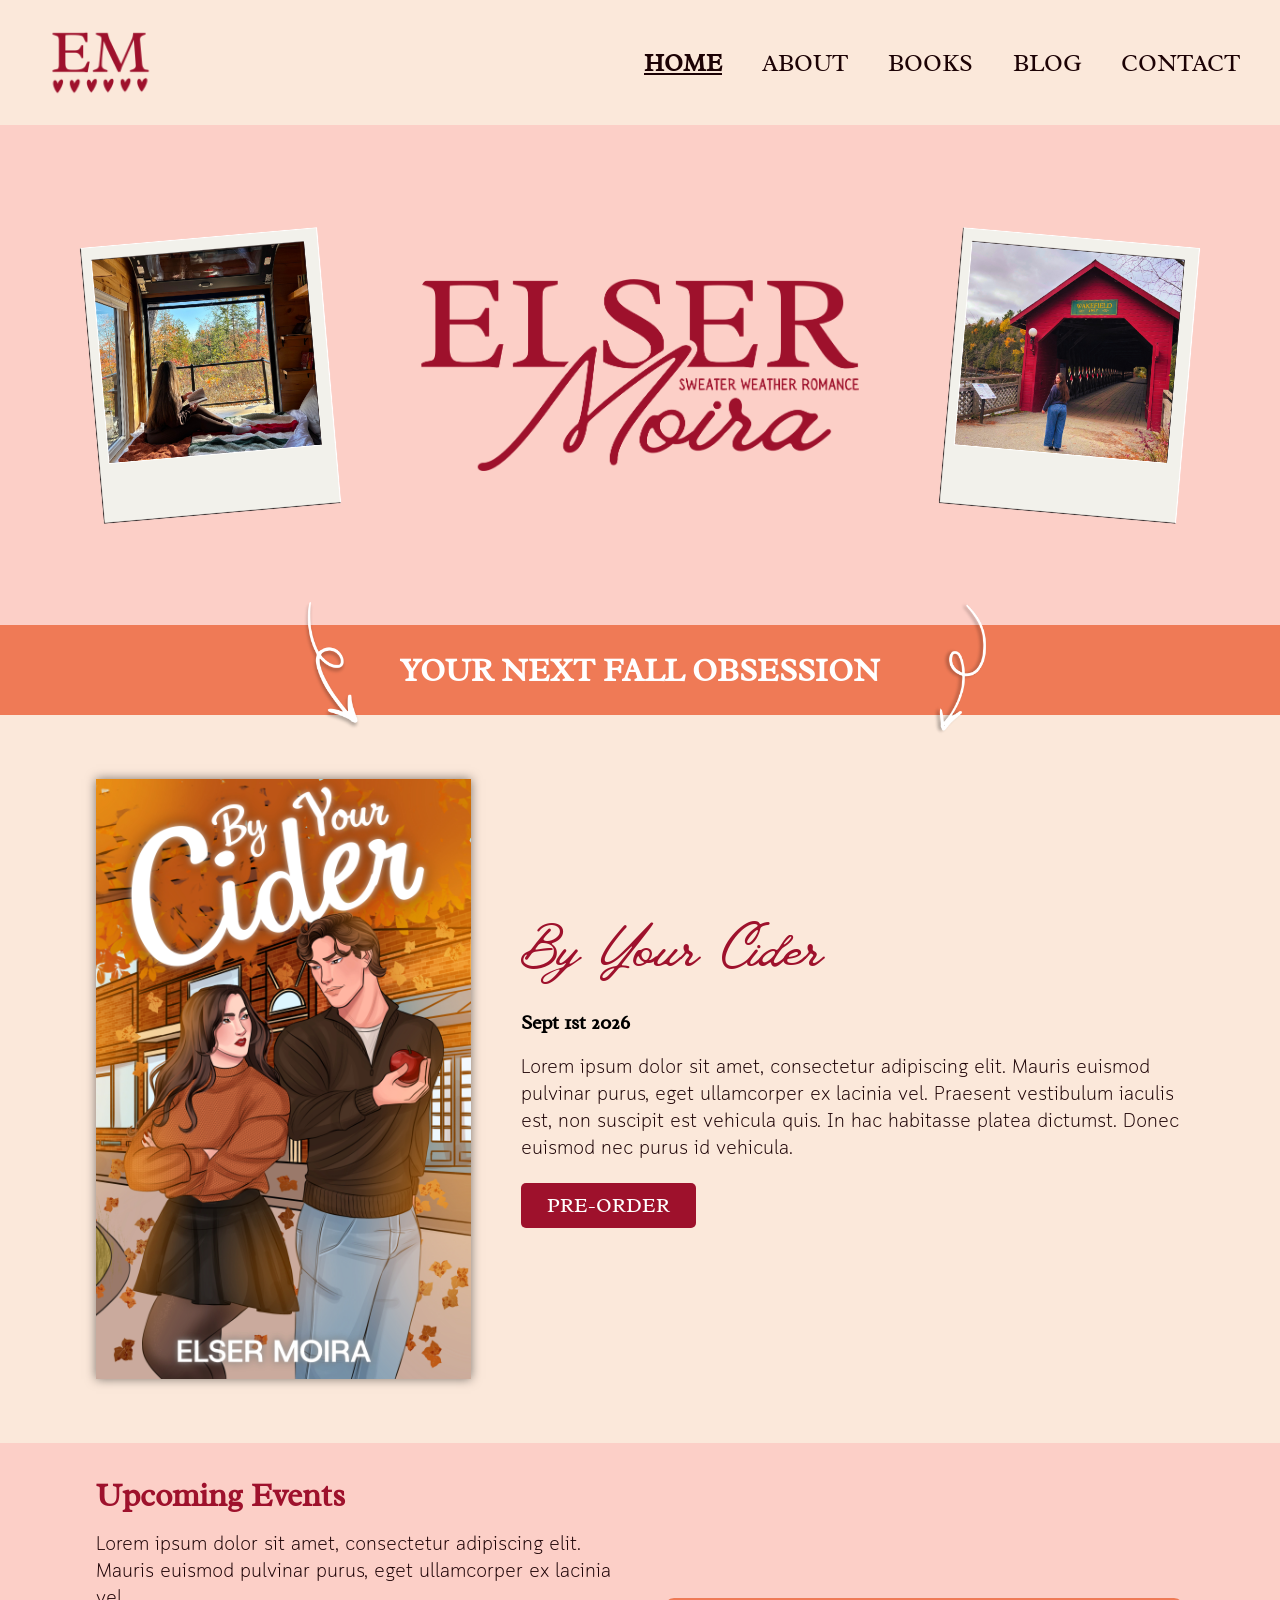
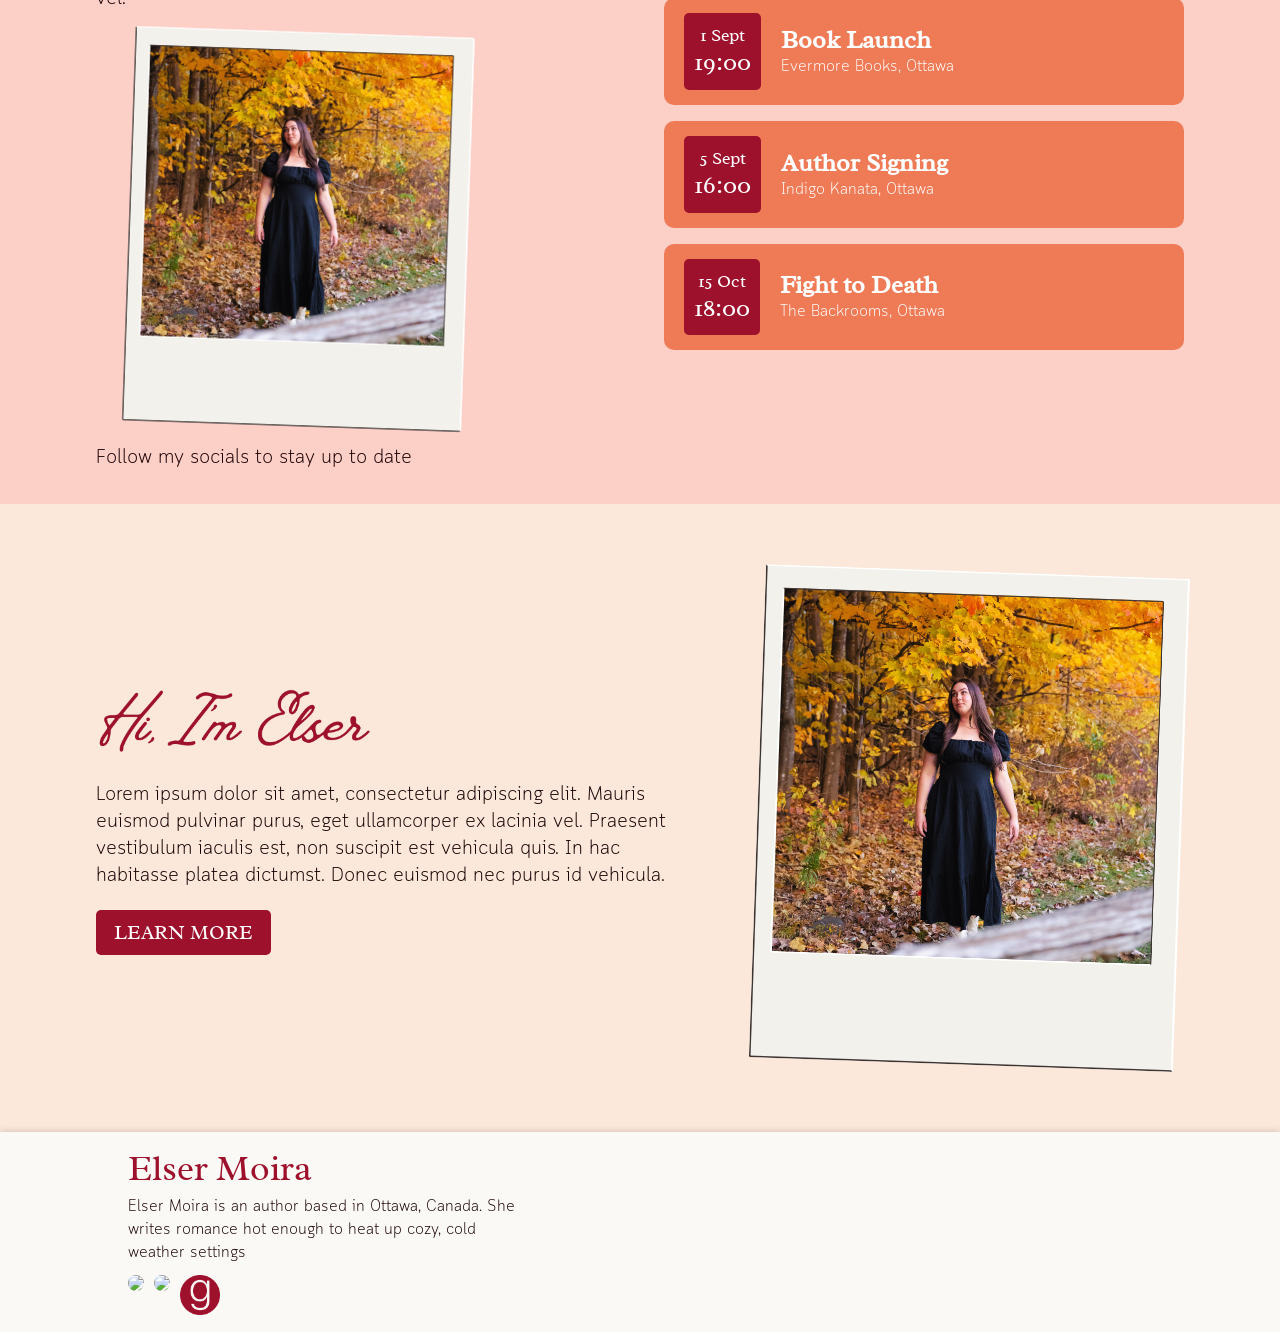
==== index.html @ 33512159 "footer section revmoed" ====
<!doctype html>
<html lang="en">
    <head>
        <meta charset="UTF-8" />
        <meta name="viewport" content="width=device-width, initial-scale=1.0" />
        <link rel="icon" type="image/x-icon" href="images/favicon.ico" />

        <link rel="stylesheet" href="styles/global.css" />
        <link rel="stylesheet" href="styles/home.css" />

        <script src="https://cdn.jsdelivr.net/npm/jquery@3.6.3/dist/jquery.min.js"></script>

        <title>Elser Moira | Sweater Weather Romance</title>
    </head>

    <body>
        <nav class="shadow">
            <img class="logo" src="images/icon.png" alt="E.M Icon">
            <div class="links">
                <a href="index.html" class="active">HOME</a>
                <a href="about.html">ABOUT</a>
                <a href="books.html">BOOKS</a>
                <a href="blog.html">BLOG</a>
                <a href="contact.html">CONTACT</a>
            </div>
            <img class="menu_btn" src="images/menu.png" />
        </nav>
        <div class="mobile_nav">
            <a href="index.html" class="active">HOME</a>
            <a href="about.html">ABOUT</a>
            <a href="books.html">BOOKS</a>
            <a href="blog.html">BLOG</a>
            <a href="contact.html">CONTACT</a>
        </div>

        <section class="hero_section">
            <img src="images/polaroid_2.png" alt="Elser reading in bed">
            <img src="images/author_logo.png" alt="Author Logo - Elser Moira, Sweater Weather Romance">
            <img src="images/polaroid_3.png" alt="Elser in front of a covered bridge">
        </section>

        <div class="banner">
            <img src="images/arrow_left.png" alt="Arrow Left">
            <h2>YOUR NEXT FALL OBSESSION</h2>
            <img src="images/arrow_right.png" alt="Arrow Right">
        </div>

        <section class="book_section">
            <img src="images/byc_cover.jpg" alt="By Your Cider Book Cover">
            <div class="content">
                <h1>By Your Cider</h1>
                <h5>Sept 1st 2026</h5>
                <p>Lorem ipsum dolor sit amet, consectetur adipiscing elit. Mauris euismod pulvinar purus, eget ullamcorper ex lacinia vel. Praesent vestibulum iaculis est, non suscipit est vehicula quis. In hac habitasse platea dictumst. Donec euismod nec purus id vehicula.</p>
                <a href="#" target="_blank">
                    <button>PRE-ORDER</button>
                </a>
            </div>
        </section>

        <section class="events_section">
            <div class="left">
                <h2>Upcoming Events</h2>
                <p>Lorem ipsum dolor sit amet, consectetur adipiscing elit. Mauris euismod pulvinar purus, eget ullamcorper ex lacinia vel.</p>
                <img src="images/polaroid_1.png" alt="Elser in front of autumn leaves">
                <p>Follow my socials to stay up to date</p>
            </div>

            <div class="right">
                <div class="events_list">
                    <div class="event">
                        <div class="date">
                            <h5>1 Sept</h5>
                            <h5>19:00</h5>
                        </div>
                        <div class="content">
                            <h5>Book Launch</h5>
                            <p>Evermore Books, Ottawa</p>
                        </div>
                    </div>

                    <div class="event">
                        <div class="date">
                            <h5>5 Sept</h5>
                            <h5>16:00</h5>
                        </div>
                        <div class="content">
                            <h5>Author Signing</h5>
                            <p>Indigo Kanata, Ottawa</p>
                        </div>
                    </div>

                    <div class="event">
                        <div class="date">
                            <h5>15 Oct</h5>
                            <h5>18:00</h5>
                        </div>
                        <div class="content">
                            <h5>Fight to Death</h5>
                            <p>The Backrooms, Ottawa</p>
                        </div>
                    </div>
                </div>
            </div>
        </section>

        <section class="about_section">
            <div class="content">
                <img class="greeting_img" src="images/greeting.png" alt="Hi, I'm Elser!">
                <p>Lorem ipsum dolor sit amet, consectetur adipiscing elit. Mauris euismod pulvinar purus, eget ullamcorper ex lacinia vel. Praesent vestibulum iaculis est, non suscipit est vehicula quis. In hac habitasse platea dictumst. Donec euismod nec purus id vehicula.</p>
                
                <a href="about.html">
                    <button>LEARN MORE</button>
                </a>
            </div>
            <img class="polaroid" src="images/polaroid_1.png" alt="Elser in front of autumn leaves">
        </section>

        <footer class="shadow">
            <div class="about">
                <h4>Elser Moira</h4>
                <p>
                    Elser Moira is an author based in Ottawa, Canada. She writes romance hot enough to heat up cozy, cold weather settings
                </p>
                <div class="socials">
                    <a
                        href="https://www.instagram.com/authorelsermoira/"
                        target="_blank"
                    >
                        <img src="images/icons/instagram.png" />
                    </a>
                    <a
                        href="https://www.tiktok.com/@authorelsermoira"
                        target="_blank"
                    >
                        <img src="images/icons/tiktok.png" />
                    </a>
                    <a
                        href="https://www.goodreads.com/user/show/121291074-elser-moira"
                        target="_blank"
                    >
                        <img src="images/icons/goodreads.png" />
                    </a>
                </div>
            </div>

            <div class="right">
                
            </div>
        </footer>

        <script src="scripts/nav.js"></script>
    </body>
</html>
---- styles/global.css ----
@import url("https://fonts.googleapis.com/css2?family=Radley:ital@0;1&display=swap");

@font-face {
    font-family: "Vintage Goods";
    src: url("../fonts/VintageGoods.ttf") format("truetype");
    font-weight: 400;
    font-style: normal;
}

@font-face {
    font-family: "Cloud Soft";
    src: url("../fonts/CloudSoft.otf") format("opentype");
    font-weight: 400;
    font-style: normal;
}

/* Global Styles */
:root {
    --bg_colour: #fbe8da;
    --primary_colour: #fccfc7;
    --secondary_colour: #ef7a56;
    --accent_colour: #9e112c;
    --text_colour: #1c0205;
    --off_white: #faf9f6;
}

h1 {
    font-family: "Vintage Goods", cursive;
    font-size: 64px;
    font-weight: 400;
    color: var(--accent_colour);
    margin: 0;
}

h2 {
    font-family: "Radley", serif;
    font-size: 32px;
    font-weight: 800;
    margin: 0;
}

h3 {
    font-family: "Radley", sans-serif;
    font-size: 24px;
    font-weight: 500;
    color: var(--accent_colour);
    margin: 0;
}

h4 {
    font-family: "Radley", cursive;
    font-size: 36px;
    font-weight: 400;
    color: var(--accent_colour);
    margin: 0;
}

h5 {
    font-family: "Radley", serif;
    font-size: 20px;
    font-weight: 700;
    margin: 0;
}

p {
    font-family: "Cloud Soft", sans-serif;
    font-size: 20px;
    color: var(--text_colour);
    margin: 0;
}

a {
    text-decoration: none;
}

html,
body {
    margin: 0;
    overflow-x: hidden;
}

body {
    background-color: var(--bg_colour);
}

section {
    display: flex;
    align-items: center;
    justify-content: center;
    min-height: 500px;
    padding: 4rem 6rem;
    gap: 50px;
}

section .content {
    display: flex;
    flex-direction: column;
    gap: 20px;
}

footer {
    display: flex;
    justify-content: space-between;
    align-items: center;
    min-height: 200px;
    padding: 0 10%;
    background-color: var(--off_white);
}

footer p {
    font-size: 16px;
}

footer .about {
    display: flex;
    flex-direction: column;
    gap: 5px;
    width: 400px;
}

footer .socials {
    display: flex;
    gap: 10px;
    margin-top: 5px;
}

footer .socials img {
    height: 40px;
}

footer .socials img:hover {
    transform: scale(1.2);
    transition: all 0.2s ease-in-out;
}

footer .right {
    display: flex;
    align-items: center;
}

footer .newsletter {
    display: flex;
    flex-direction: column;
    align-items: center;
    gap: 10px;
}

footer #substack_btn {
    background-color: #ed7035;
}

footer .wholesale {
    display: flex;
    flex-direction: column;
    align-items: center;
    gap: 10px;
}

footer .divider {
    border-left: 1px solid var(--text_colour);
    border-right: 1px solid var(--text_colour);
    height: 120px;
    opacity: 0.1;
    margin: 0 20px;
}

@media only screen and (max-width: 865px) {
    h1 {
        font-size: 48px;
    }

    section {
        flex-direction: column;
        gap: 20px;
        text-align: center;
        align-items: center;
        padding: 30px;
        min-height: 250px;
    }

    section a {
        align-self: center;
    }

    section img {
        width: 100%;
    }

    footer {
        flex-direction: column;
        padding: 30px;
        justify-content: center;
        text-align: center;
        gap: 30px;
    }

    footer h5 {
        font-size: 16px;
    }

    footer button {
        width: 120px;
        font-size: 14px;
    }

    footer .right {
        flex-direction: row-reverse;
        gap: 40px;
    }

    footer .divider {
        display: none;
    }

    footer .about {
        width: 100%;
    }

    footer .socials {
        justify-content: center;
    }
}

/* Components */

button {
    height: 45px;
    width: 175px;
    display: flex;
    align-items: center;
    justify-content: center;
    background-color: var(--accent_colour);
    border: none;
    border-radius: 5px;
    color: white;
    font-family: "Radley", serif;
    font-size: 20px;
    font-weight: 500;
    text-decoration: none;
}

button:hover {
    cursor: pointer;
}

button img {
    width: 80%;
    border-radius: 0;
}

.shadow {
    box-shadow: 0 0 7px 0 rgba(0, 0, 0, 0.2);
}

img {
    object-fit: cover;
    border-radius: 10px;
}

.greeting_img {
    height: 80px;
    align-self: flex-start;
}

.banner {
    display: flex;
    align-items: center;
    justify-content: center;
    background-color: var(--secondary_colour);
    color: white;
    padding: 20px;
    text-align: center;
    gap: 50px;
}

.banner img {
    height: 50px;
    transform: scale(3);
    animation-duration: 2.5s;
    animation-iteration-count: infinite;
    animation-timing-function: ease-in-out;
    animation-direction: alternate;
}

.banner img:first-of-type {
    animation-name: banner-wobble-left;
}

.banner img:last-of-type {
    animation-name: banner-wobble-right;
    animation-duration: 2s;
    animation-delay: -1s;
}

@keyframes banner-wobble-left {
    0%,
    100% {
        transform: scale(3) rotate(0deg);
    }
    50% {
        transform: scale(3) rotate(-10deg);
    }
}

@keyframes banner-wobble-right {
    0%,
    100% {
        transform: scale(3) rotate(0deg);
    }
    50% {
        transform: scale(3) rotate(10deg);
    }
}

@media only screen and (max-width: 865px) {
    .banner {
        gap: 20px;
    }

    .banner h2 {
        font-size: 18px;
    }
}

/* Navigation */

nav {
    display: flex;
    justify-content: space-between;
    align-items: center;
    height: 125px;
    padding: 0 40px;
}

nav .logo {
    height: 120px;
}

nav .menu_btn {
    display: none;
    cursor: pointer;
}

nav .links {
    display: flex;
    align-items: center;
    gap: 40px;
}

nav .links a {
    font-family: "Radley", serif;
    font-weight: 500;
    font-size: 24px;
    color: var(--text_colour);
}

nav .links a.active {
    font-weight: 900;
    text-decoration: underline;
}

nav .links a:hover {
    color: var(--secondary_colour);
    transition: all 0.1s ease-in-out;
    transform: scale(1.1);
}

.mobile_nav {
    display: flex;
    flex-direction: column;
    align-items: center;
    padding: 20px;
    gap: 10px;
}

.mobile_nav a {
    font-family: "Radley", serif;
    font-weight: 500;
    font-size: 20px;
    color: var(--text_colour);
}

.mobile_nav a.active {
    font-weight: 900;
}

@media only screen and (max-width: 865px) {
    nav {
        height: 75px;
        padding: 0 10px;
    }

    nav .links {
        display: none;
    }

    nav .menu_btn {
        display: block;
    }

    nav .logo {
        height: 75px;
    }
}
---- styles/home.css ----
.hero_section {
    display: grid;
    grid-template-columns: 1fr 1.5fr 1fr;

    padding: 0 4rem;
    gap: 4rem;
    background-color: var(--primary_colour);
}

.hero_section img {
    width: 100%;
    height: auto;
    display: block;
}

.hero_section img:nth-child(1) {
    transform: rotate(-5deg);
}

.hero_section img:nth-child(3) {
    transform: rotate(5deg);
}

@media only screen and (max-width: 865px) {
    .hero_section {
        flex-direction: column;
        gap: 2rem;
        padding: 0 4rem;
        grid-template-columns: 1fr;
    }

    .hero_section img {
        display: none;
    }

    .hero_section img:nth-child(2) {
        display: block;
        flex: 1;
        object-fit: contain;
    }
}

.book_section img {
    height: 600px;
    border-radius: 0;
    box-shadow: 0 0 10px 0 rgba(0, 0, 0, 0.5);
}

@media only screen and (max-width: 865px) {
    .book_section {
        gap: 3rem;
    }
}

.events_section {
    padding: 2rem 6rem;
    background-color: var(--primary_colour);
    gap: 3rem;
}

.events_section > div {
    flex: 1;
}

.events_section .left {
    display: flex;
    flex-direction: column;
    gap: 1rem;
    align-items: flex-start;
}

.events_section .left h2 {
    color: var(--accent_colour);
}

.events_section .left img {
    height: 400px;
    transform: rotate(2deg);
    margin-left: 30px;
}

.events_section .events_list {
    display: flex;
    flex-direction: column;
    gap: 1rem;
}

.events_section .event {
    background-color: var(--secondary_colour);
    border-radius: 10px;
    padding: 15px 20px;
    display: flex;
    gap: 20px;
    align-items: center;

    color: white;
}

.events_section .event:hover {
    cursor: pointer;
    transform: scale(1.05);
    transition: all 0.2s ease-in-out;
}

.events_section .event .content {
    gap: 0;
    text-align: left;
}

.events_section .event .content h5 {
    font-size: 25px;
    font-weight: 600;
}

.events_section .event .content p {
    font-size: 16px;
    color: white;
}

.events_section .event .date {
    display: flex;
    flex-direction: column;
    align-items: center;
    justify-content: center;
    background-color: var(--accent_colour);
    color: white;
    padding: 10px;
    aspect-ratio: 1/1;
    border-radius: 5px;
}

.events_section .event .date h5 {
    font-weight: 500;
}

.events_section .event .date h5:first-of-type {
    font-size: 18px;
}

.events_section .event .date h5:last-of-type {
    font-size: 25px;
}

@media only screen and (max-width: 865px) {
    .events_section {
        padding: 2rem;
    }

    .events_section .left {
        align-items: center;
    }

    .events_section .left img {
        margin-left: 0;
    }
}

.about_section h1 {
    font-size: 72px;
    line-height: 0.8;
}

.about_section .polaroid {
    height: 500px;
    transform: rotate(2deg);
}

@media only screen and (max-width: 865px) {
    .about_section {
        padding: 4rem 2rem;
        gap: 30px;
    }

    .about_section .polaroid {
        height: auto;
        width: 100%;
    }
}
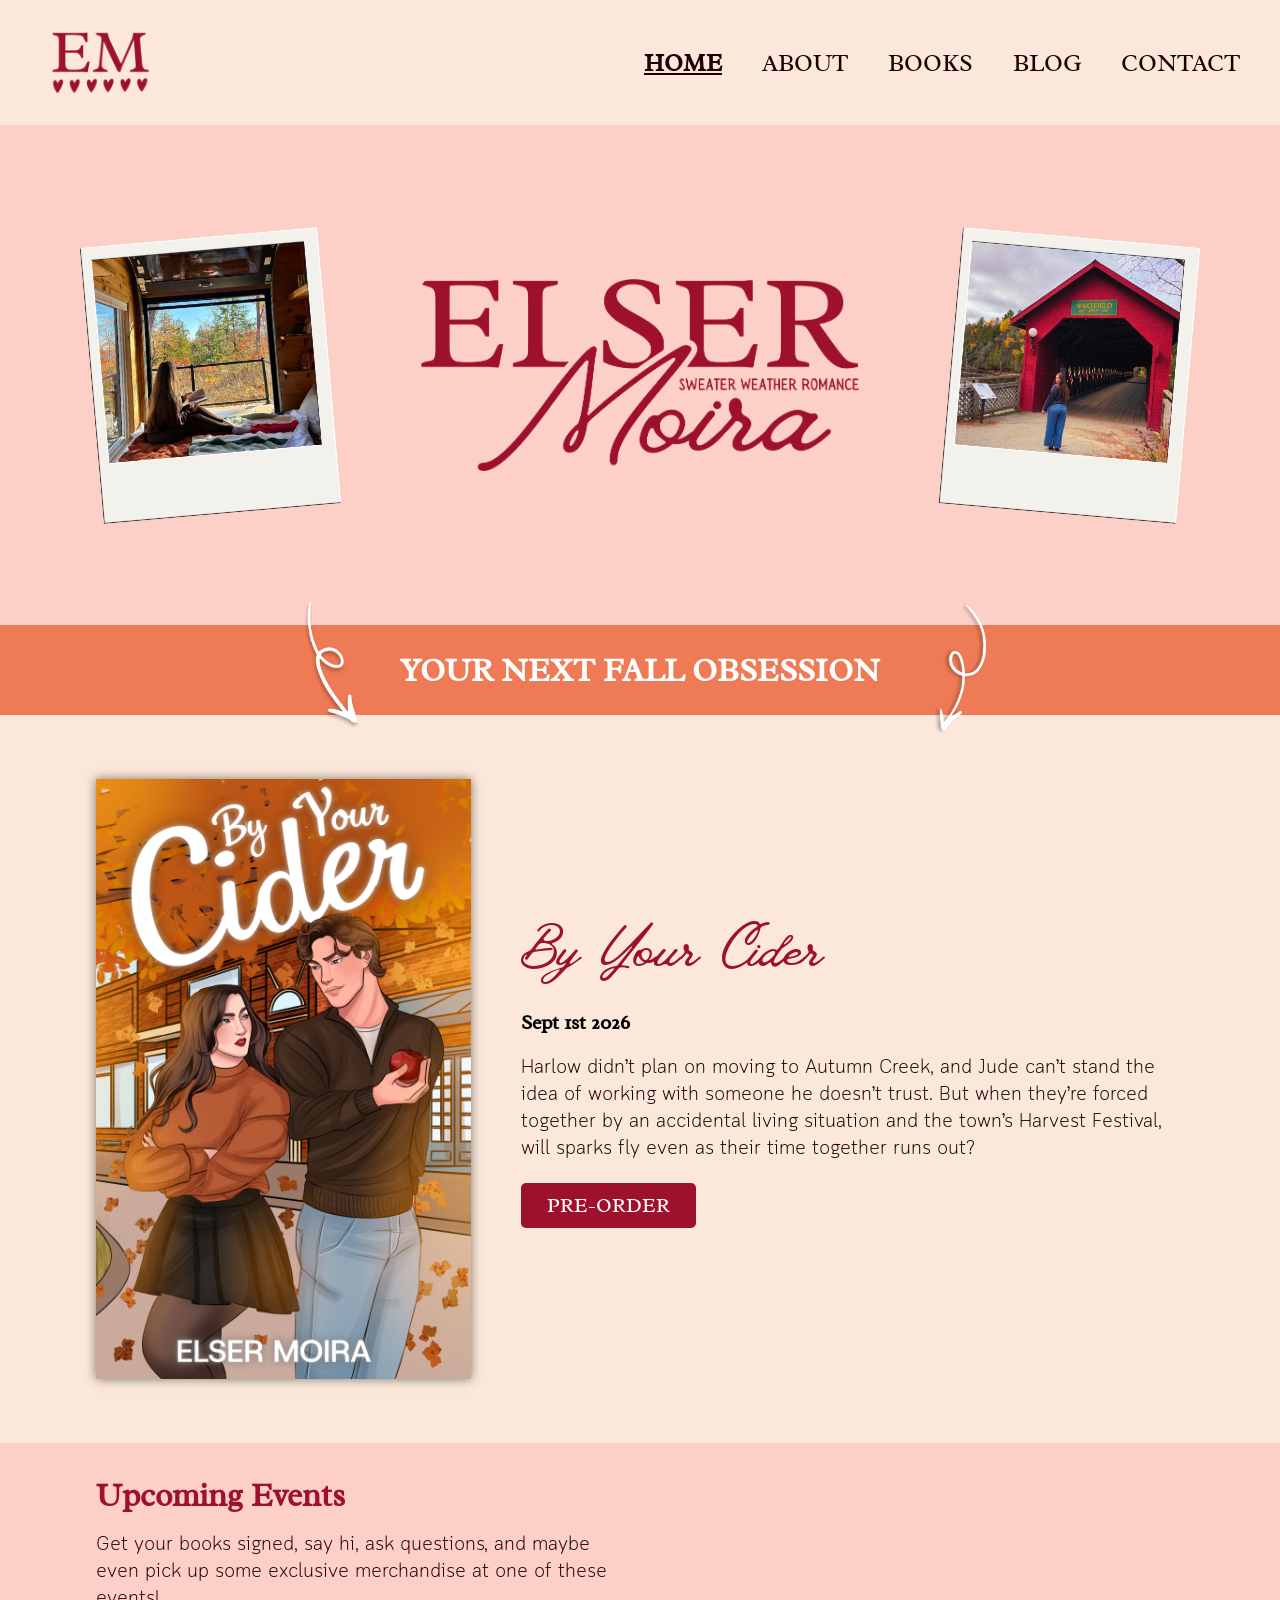
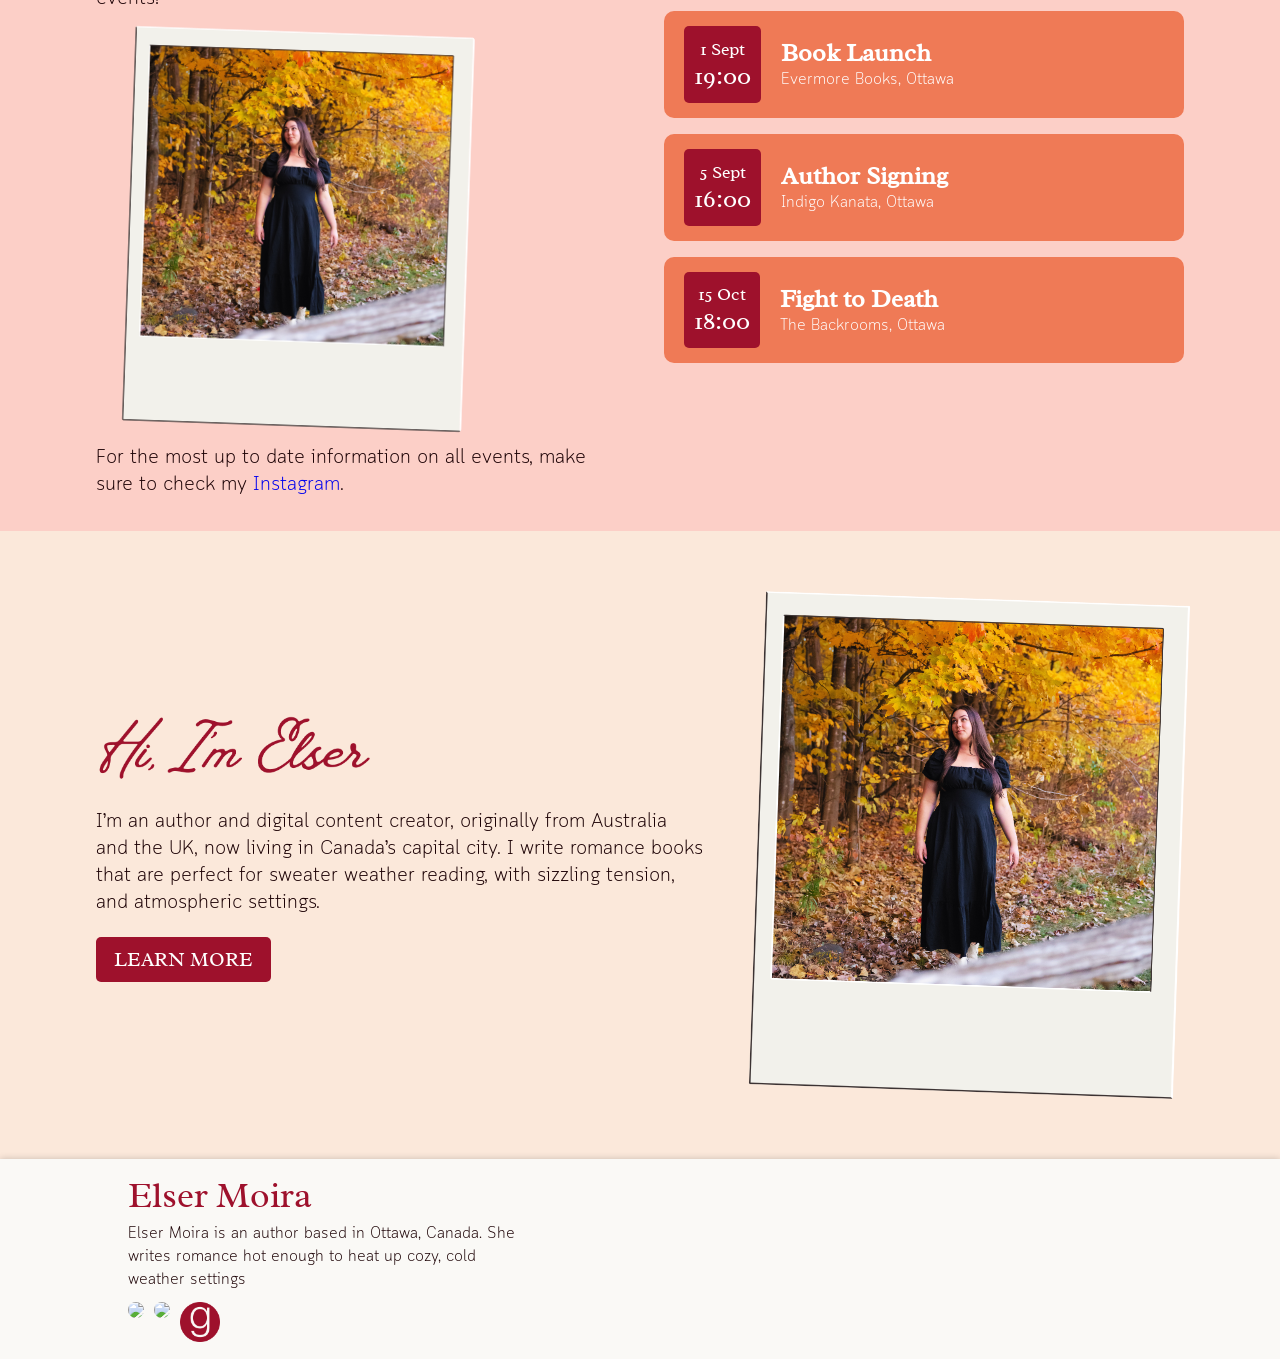
==== commit 1a443b9b: "copy update" ====
--- a/index.html
+++ b/index.html
@@ -50,7 +50,7 @@
             <div class="content">
                 <h1>By Your Cider</h1>
                 <h5>Sept 1st 2026</h5>
-                <p>Lorem ipsum dolor sit amet, consectetur adipiscing elit. Mauris euismod pulvinar purus, eget ullamcorper ex lacinia vel. Praesent vestibulum iaculis est, non suscipit est vehicula quis. In hac habitasse platea dictumst. Donec euismod nec purus id vehicula.</p>
+                <p>Harlow didn’t plan on moving to Autumn Creek, and Jude can’t stand the idea of working with someone he doesn’t trust. But when they’re forced together by an accidental living situation and the town’s Harvest Festival, will sparks fly even as their time together runs out?</p>
                 <a href="#" target="_blank">
                     <button>PRE-ORDER</button>
                 </a>
@@ -60,9 +60,9 @@
         <section class="events_section">
             <div class="left">
                 <h2>Upcoming Events</h2>
-                <p>Lorem ipsum dolor sit amet, consectetur adipiscing elit. Mauris euismod pulvinar purus, eget ullamcorper ex lacinia vel.</p>
+                <p>Get your books signed, say hi, ask questions, and maybe even pick up some exclusive merchandise at one of these events!</p>
                 <img src="images/polaroid_1.png" alt="Elser in front of autumn leaves">
-                <p>Follow my socials to stay up to date</p>
+                <p>For the most up to date information on all events, make sure to check my <a href="https://www.instagram.com/authorelsermoira/" target="_blank">Instagram</a>.</p>
             </div>
 
             <div class="right">
@@ -106,7 +106,7 @@
         <section class="about_section">
             <div class="content">
                 <img class="greeting_img" src="images/greeting.png" alt="Hi, I'm Elser!">
-                <p>Lorem ipsum dolor sit amet, consectetur adipiscing elit. Mauris euismod pulvinar purus, eget ullamcorper ex lacinia vel. Praesent vestibulum iaculis est, non suscipit est vehicula quis. In hac habitasse platea dictumst. Donec euismod nec purus id vehicula.</p>
+                <p>I’m an author and digital content creator, originally from Australia and the UK, now living in Canada’s capital city. I write romance books that are perfect for sweater weather reading, with sizzling tension, and atmospheric settings.</p>
                 
                 <a href="about.html">
                     <button>LEARN MORE</button>
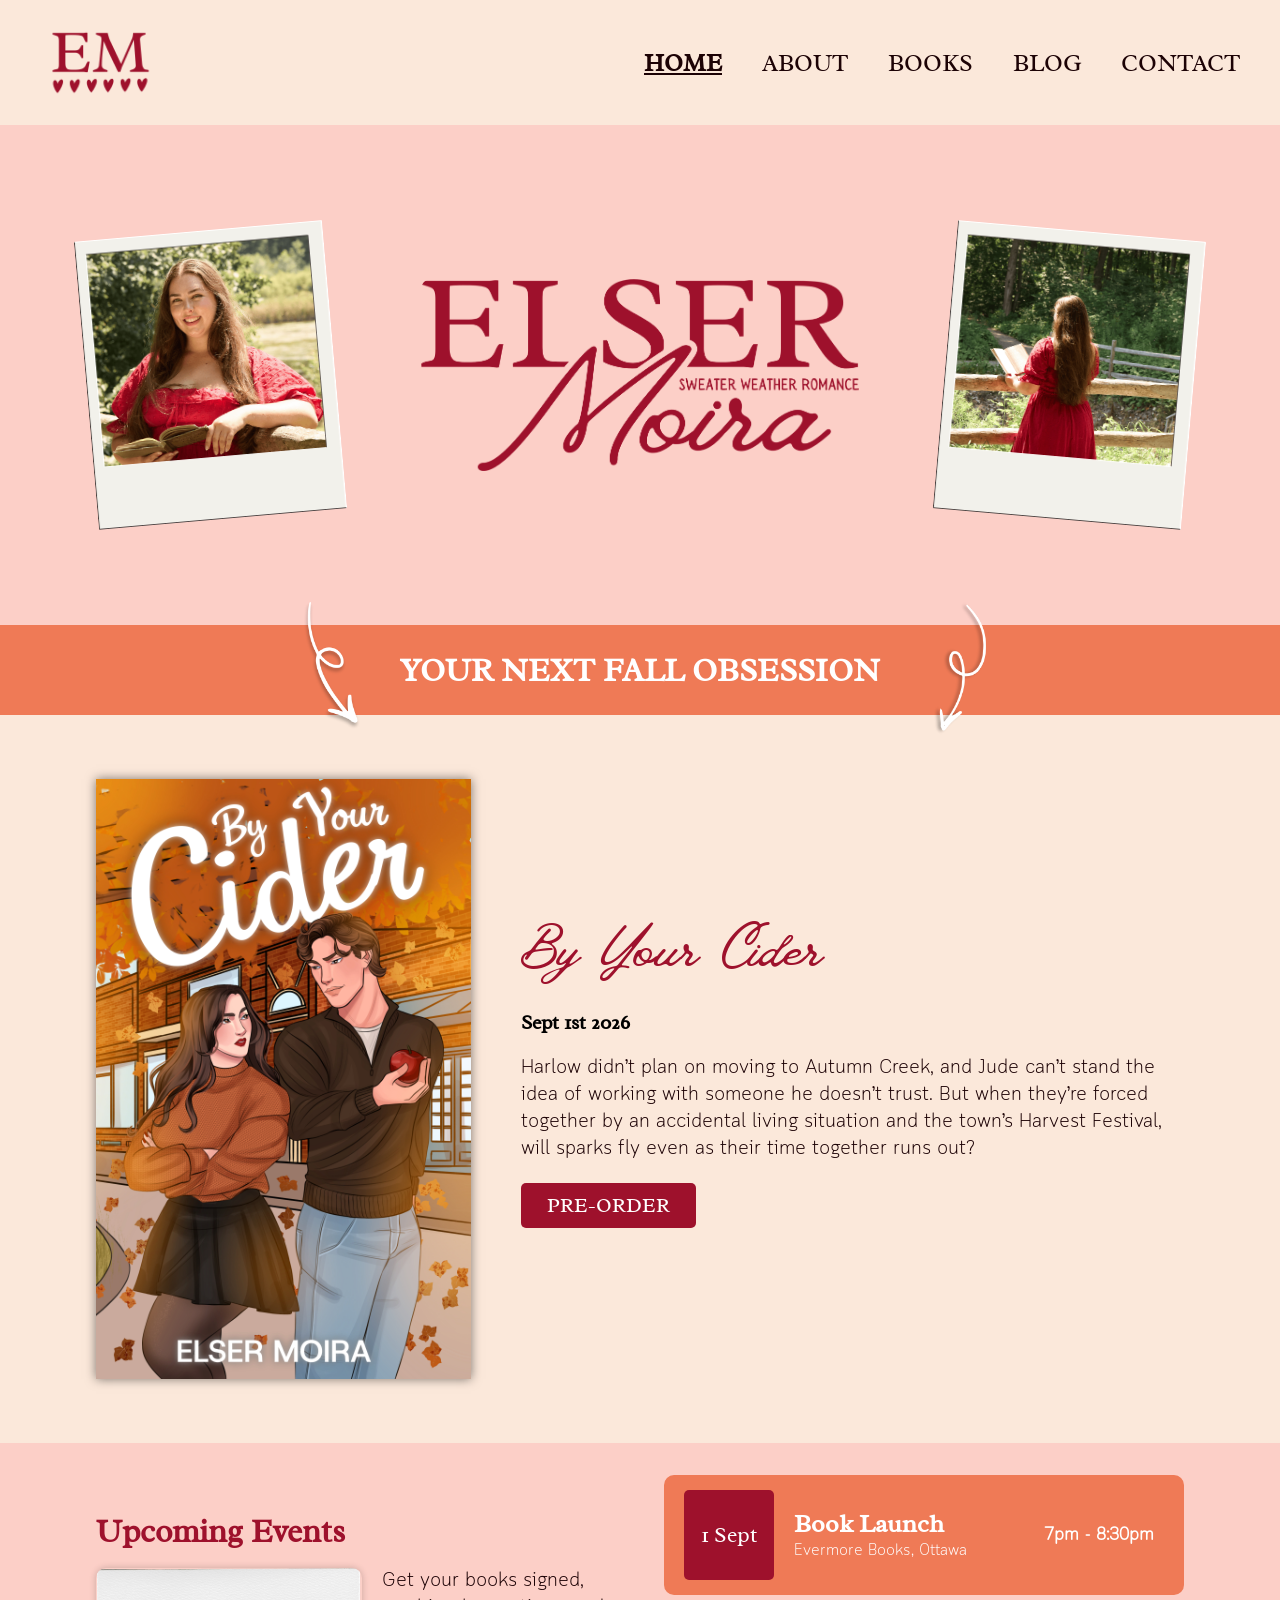
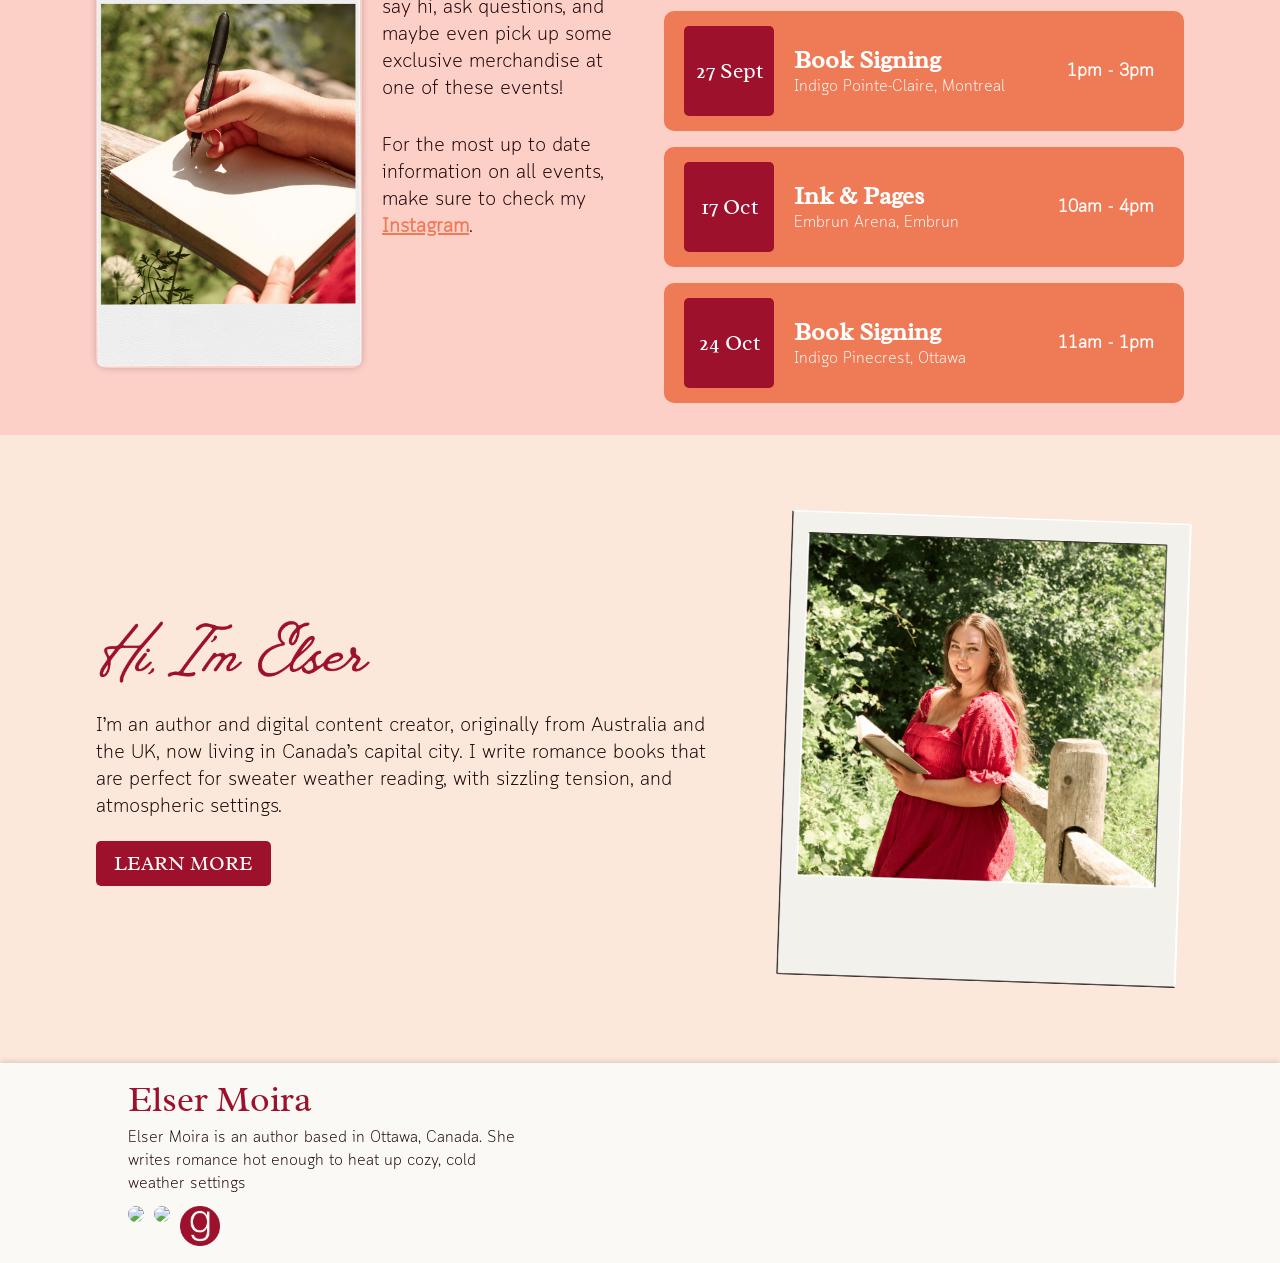
==== commit 185cadb0: "update site" ====
--- a/index.html
+++ b/index.html
@@ -34,9 +34,9 @@
         </div>
 
         <section class="hero_section">
-            <img src="images/polaroid_2.png" alt="Elser reading in bed">
+            <img src="images/main_polaroid_1.png" alt="Elser smiling with a book">
             <img src="images/author_logo.png" alt="Author Logo - Elser Moira, Sweater Weather Romance">
-            <img src="images/polaroid_3.png" alt="Elser in front of a covered bridge">
+            <img src="images/main_polaroid_2.png" alt="Elser reading in the great outdoors">
         </section>
 
         <div class="banner">
@@ -60,45 +60,78 @@
         <section class="events_section">
             <div class="left">
                 <h2>Upcoming Events</h2>
-                <p>Get your books signed, say hi, ask questions, and maybe even pick up some exclusive merchandise at one of these events!</p>
-                <img src="images/polaroid_1.png" alt="Elser in front of autumn leaves">
-                <p>For the most up to date information on all events, make sure to check my <a href="https://www.instagram.com/authorelsermoira/" target="_blank">Instagram</a>.</p>
+
+                <div class="align">
+                    <img src="images/events_polaroid.png" alt="Elser in front of autumn leaves">
+                    <div>
+                        <p>Get your books signed, say hi, ask questions, and maybe even pick up some exclusive merchandise at one of these events!</p>
+                        <p>For the most up to date information on all events, make sure to check my <a href="https://www.instagram.com/authorelsermoira/" target="_blank">Instagram</a>.</p>
+                    </div>
+                </div>
             </div>
 
             <div class="right">
                 <div class="events_list">
-                    <div class="event">
+                    <a class="event" href="#">
                         <div class="date">
                             <h5>1 Sept</h5>
-                            <h5>19:00</h5>
                         </div>
                         <div class="content">
-                            <h5>Book Launch</h5>
-                            <p>Evermore Books, Ottawa</p>
+                            <div class="details">
+                                <h5>Book Launch</h5>
+                                <p>Evermore Books, Ottawa</p>
+                            </div>
+                            <div class="time">
+                                <h5>7pm - 8:30pm</h5>
+                            </div>
                         </div>
-                    </div>
-
-                    <div class="event">
+                        
+                    </a>
+                    
+                    <a class="event" href="#">
                         <div class="date">
-                            <h5>5 Sept</h5>
-                            <h5>16:00</h5>
+                            <h5>27 Sept</h5>
                         </div>
                         <div class="content">
-                            <h5>Author Signing</h5>
-                            <p>Indigo Kanata, Ottawa</p>
+                            <div class="details">
+                                <h5>Book Signing</h5>
+                                <p>Indigo Pointe-Claire, Montreal</p>
+                            </div>
+                            <div class="time">
+                                <h5>1pm - 3pm</h5>
+                            </div>
                         </div>
-                    </div>
+                    </a>
 
-                    <div class="event">
+                    <a class="event" href="#">
                         <div class="date">
-                            <h5>15 Oct</h5>
-                            <h5>18:00</h5>
+                            <h5>17 Oct</h5>
                         </div>
                         <div class="content">
-                            <h5>Fight to Death</h5>
-                            <p>The Backrooms, Ottawa</p>
+                            <div class="details">
+                                <h5>Ink & Pages</h5>
+                                <p>Embrun Arena, Embrun</p>
+                            </div>
+                            <div class="time">
+                                <h5>10am - 4pm</h5>
+                            </div>
                         </div>
-                    </div>
+                    </a>
+
+                    <a class="event" href="#">
+                        <div class="date">
+                            <h5>24 Oct</h5>
+                        </div>
+                        <div class="content">
+                            <div class="details">
+                                <h5>Book Signing</h5>
+                                <p>Indigo Pinecrest, Ottawa</p>
+                            </div>
+                            <div class="time">
+                                <h5>11am - 1pm</h5>
+                            </div>
+                        </div>
+                    </a>
                 </div>
             </div>
         </section>
@@ -112,7 +145,7 @@
                     <button>LEARN MORE</button>
                 </a>
             </div>
-            <img class="polaroid" src="images/polaroid_1.png" alt="Elser in front of autumn leaves">
+            <img class="polaroid" src="images/greeting_polaroid.png" alt="Elser reading outdoors">
         </section>
 
         <footer class="shadow">
--- a/styles/home.css
+++ b/styles/home.css
@@ -14,11 +14,11 @@
 }
 
 .hero_section img:nth-child(1) {
-    transform: rotate(-5deg);
+    transform: rotate(-5deg) scale(0.85);
 }
 
 .hero_section img:nth-child(3) {
-    transform: rotate(5deg);
+    transform: rotate(5deg) scale(0.85);
 }
 
 @media only screen and (max-width: 865px) {
@@ -75,8 +75,26 @@
 
 .events_section .left img {
     height: 400px;
-    transform: rotate(2deg);
-    margin-left: 30px;
+    box-shadow: 0 0 7px 0 rgba(0, 0, 0, 0.2);
+}
+
+.events_section .left .align {
+    display: flex;
+    gap: 20px;
+}
+
+.events_section .left .align p {
+    margin-bottom: 30px;
+}
+
+.events_section .left .align p:last-of-type {
+    margin: 0;
+}
+
+.events_section .left .align a {
+    color: var(--secondary_colour);
+    text-decoration: underline;
+    font-weight: 700;
 }
 
 .events_section .events_list {
@@ -105,6 +123,11 @@
 .events_section .event .content {
     gap: 0;
     text-align: left;
+    flex: 1;
+    display: flex;
+    flex-direction: row;
+    align-items: center;
+    justify-content: space-between;
 }
 
 .events_section .event .content h5 {
@@ -124,26 +147,29 @@
     justify-content: center;
     background-color: var(--accent_colour);
     color: white;
-    padding: 10px;
-    aspect-ratio: 1/1;
+    width: 90px;
+    height: 90px;
     border-radius: 5px;
 }
 
 .events_section .event .date h5 {
     font-weight: 500;
-}
-
-.events_section .event .date h5:first-of-type {
+    font-size: 22px;
+}
+
+.events_section .event .time h5 {
+    font-family: "Cloud Soft";
+    margin-right: 10px;
     font-size: 18px;
 }
 
-.events_section .event .date h5:last-of-type {
-    font-size: 25px;
-}
-
 @media only screen and (max-width: 865px) {
     .events_section {
-        padding: 2rem;
+        padding: 1rem;
+    }
+
+    .events_section .event {
+        width: calc(100% - 2rem);
     }
 
     .events_section .left {
@@ -151,7 +177,17 @@
     }
 
     .events_section .left img {
-        margin-left: 0;
+        display: none;
+    }
+
+    .events_section .left .align {
+        flex-direction: column;
+    }
+
+    .events_section .event .content {
+        flex-direction: column;
+        align-items: flex-start;
+        gap: 5px;
     }
 }
 
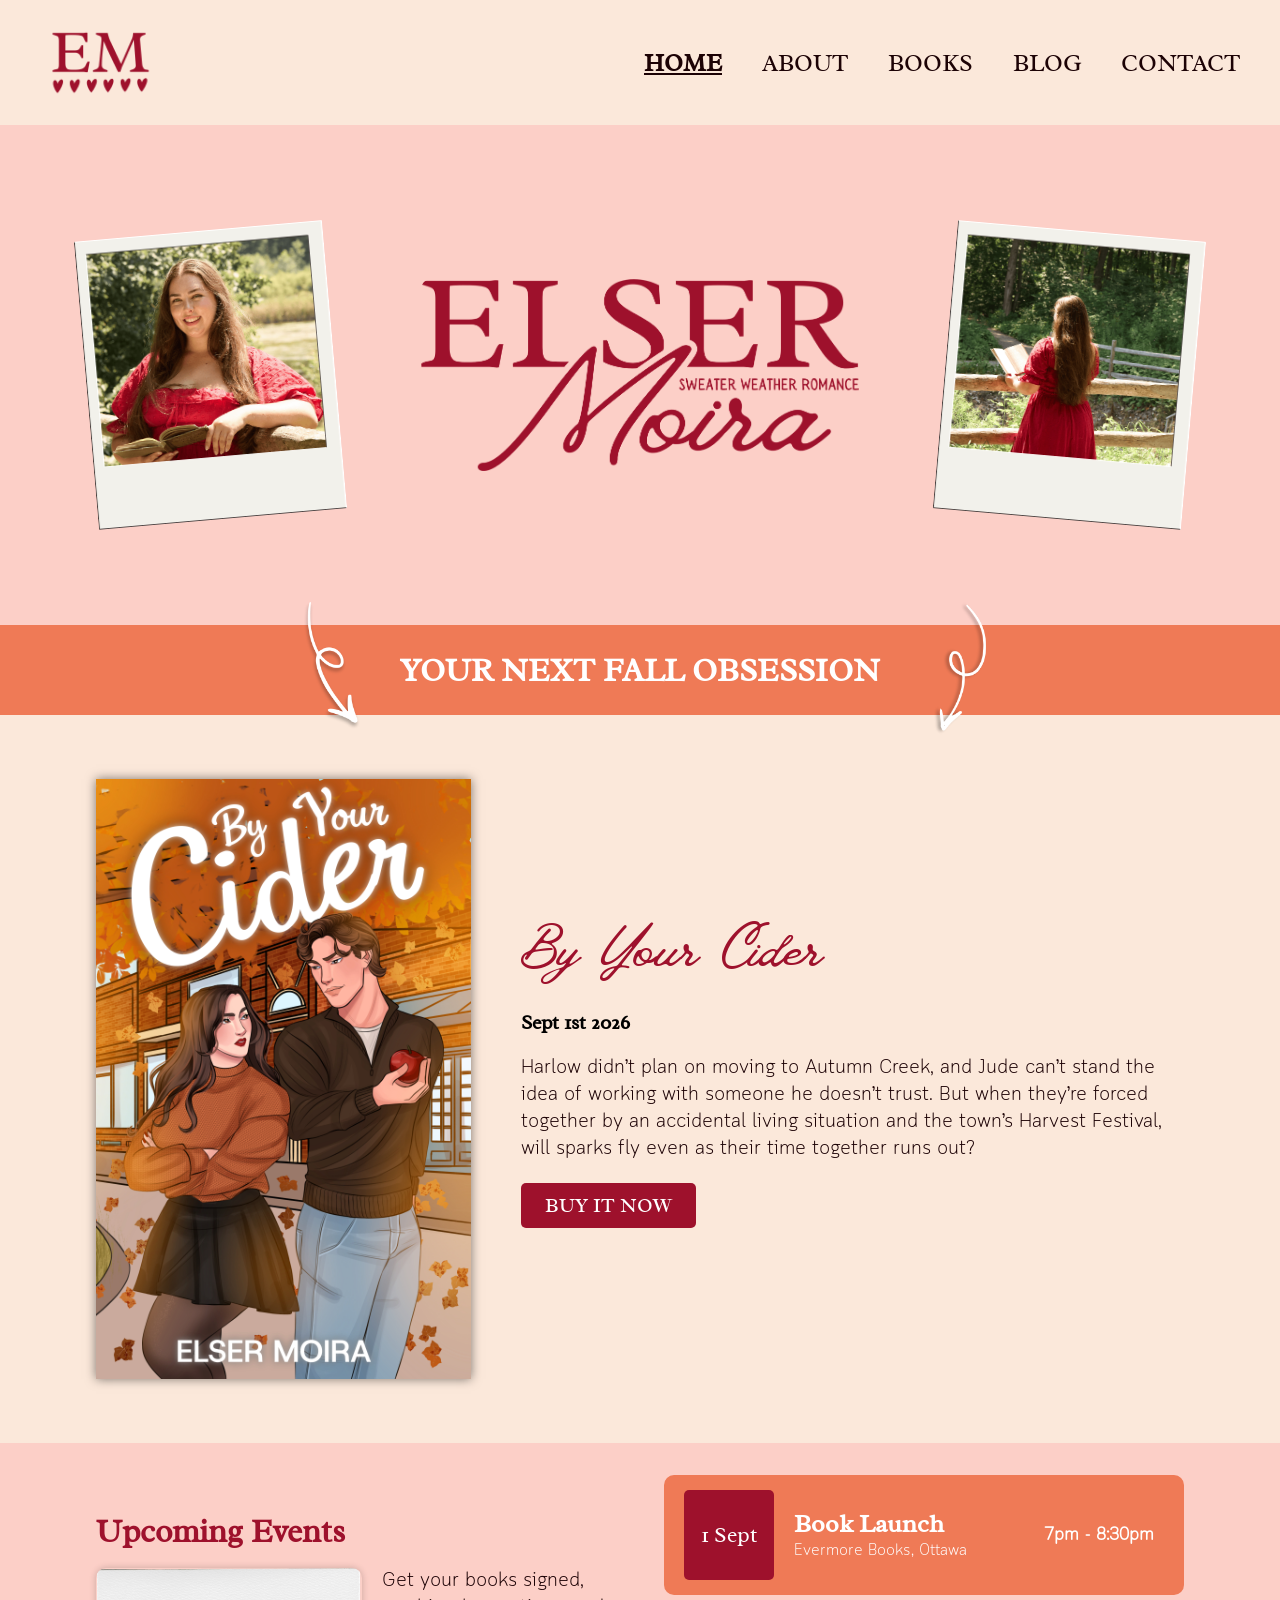
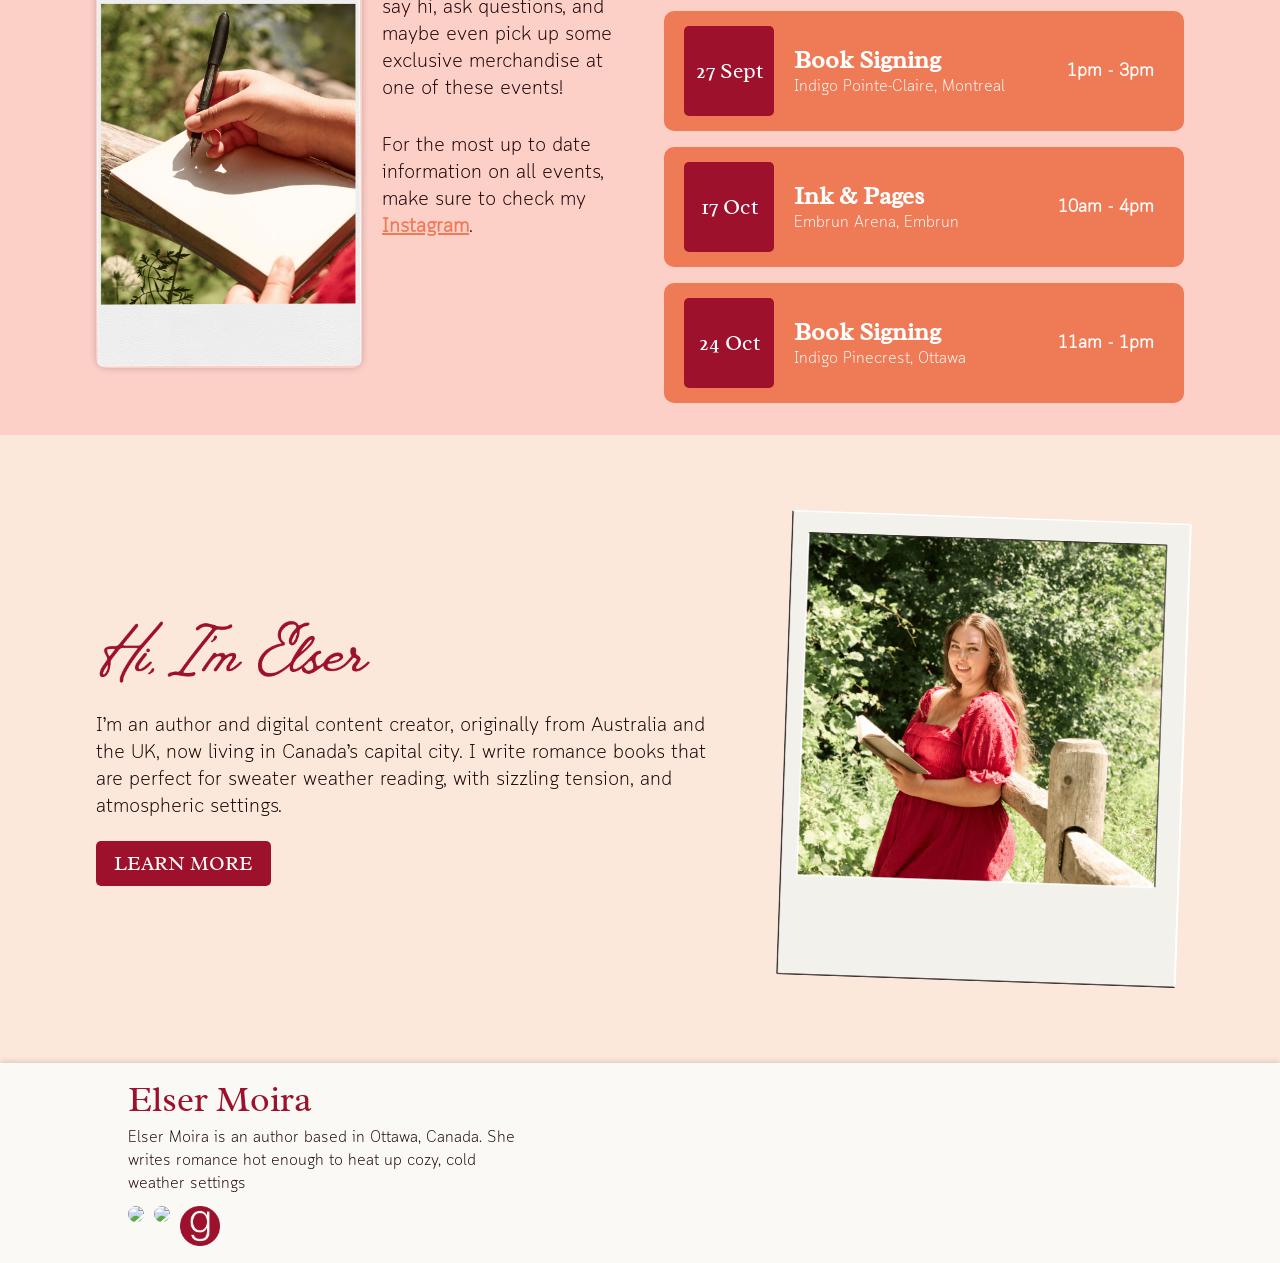
==== commit d193be8e: "update update dupate" ====
--- a/index.html
+++ b/index.html
@@ -51,8 +51,8 @@
                 <h1>By Your Cider</h1>
                 <h5>Sept 1st 2026</h5>
                 <p>Harlow didn’t plan on moving to Autumn Creek, and Jude can’t stand the idea of working with someone he doesn’t trust. But when they’re forced together by an accidental living situation and the town’s Harvest Festival, will sparks fly even as their time together runs out?</p>
-                <a href="#" target="_blank">
-                    <button>PRE-ORDER</button>
+                <a href="https://www.amazon.ca/dp/B0H8FZY699" target="_blank">
+                    <button>BUY IT NOW</button>
                 </a>
             </div>
         </section>
@@ -168,7 +168,7 @@
                         <img src="images/icons/tiktok.png" />
                     </a>
                     <a
-                        href="https://www.goodreads.com/user/show/121291074-elser-moira"
+                        href="https://www.goodreads.com/author/show/71202063.Elser_Moira"
                         target="_blank"
                     >
                         <img src="images/icons/goodreads.png" />
--- a/styles/global.css
+++ b/styles/global.css
@@ -248,6 +248,10 @@
     border-radius: 0;
 }
 
+button#goodreads {
+    background-color: #d4d0ba;
+}
+
 .shadow {
     box-shadow: 0 0 7px 0 rgba(0, 0, 0, 0.2);
 }
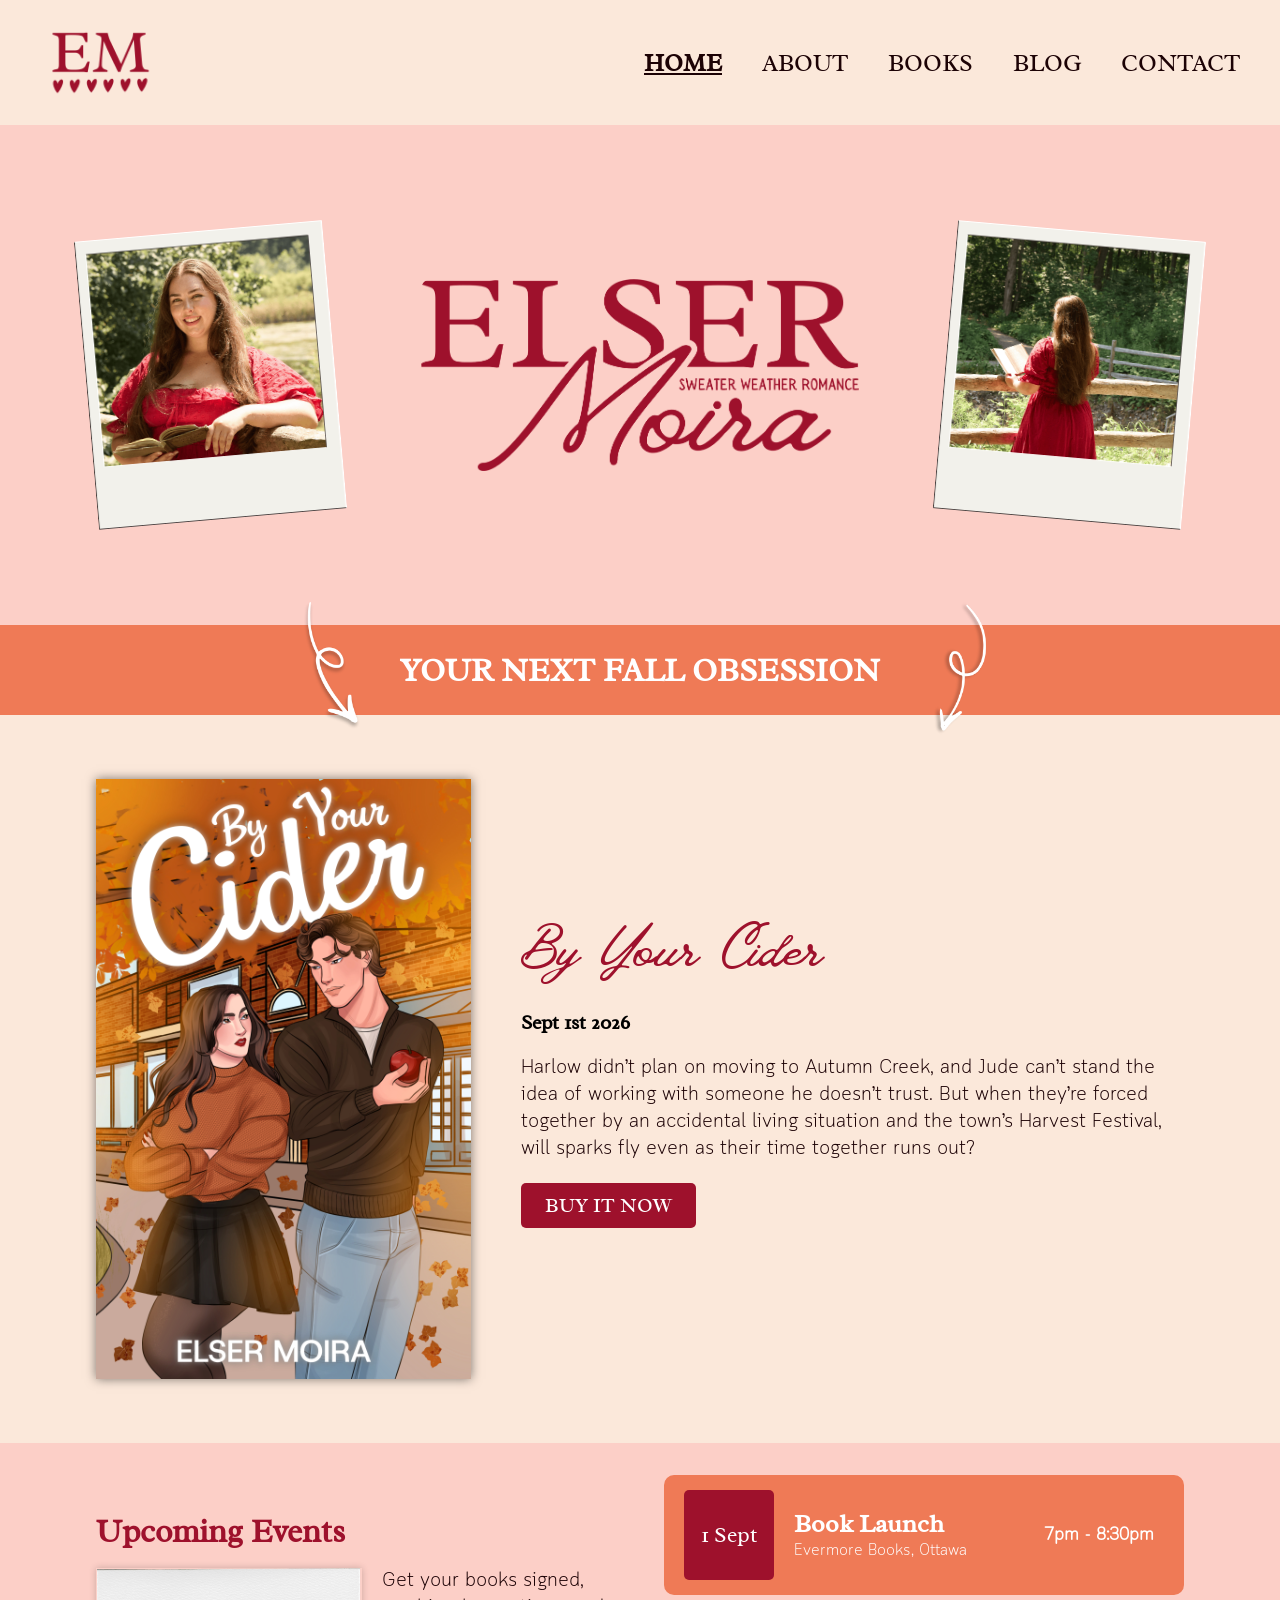
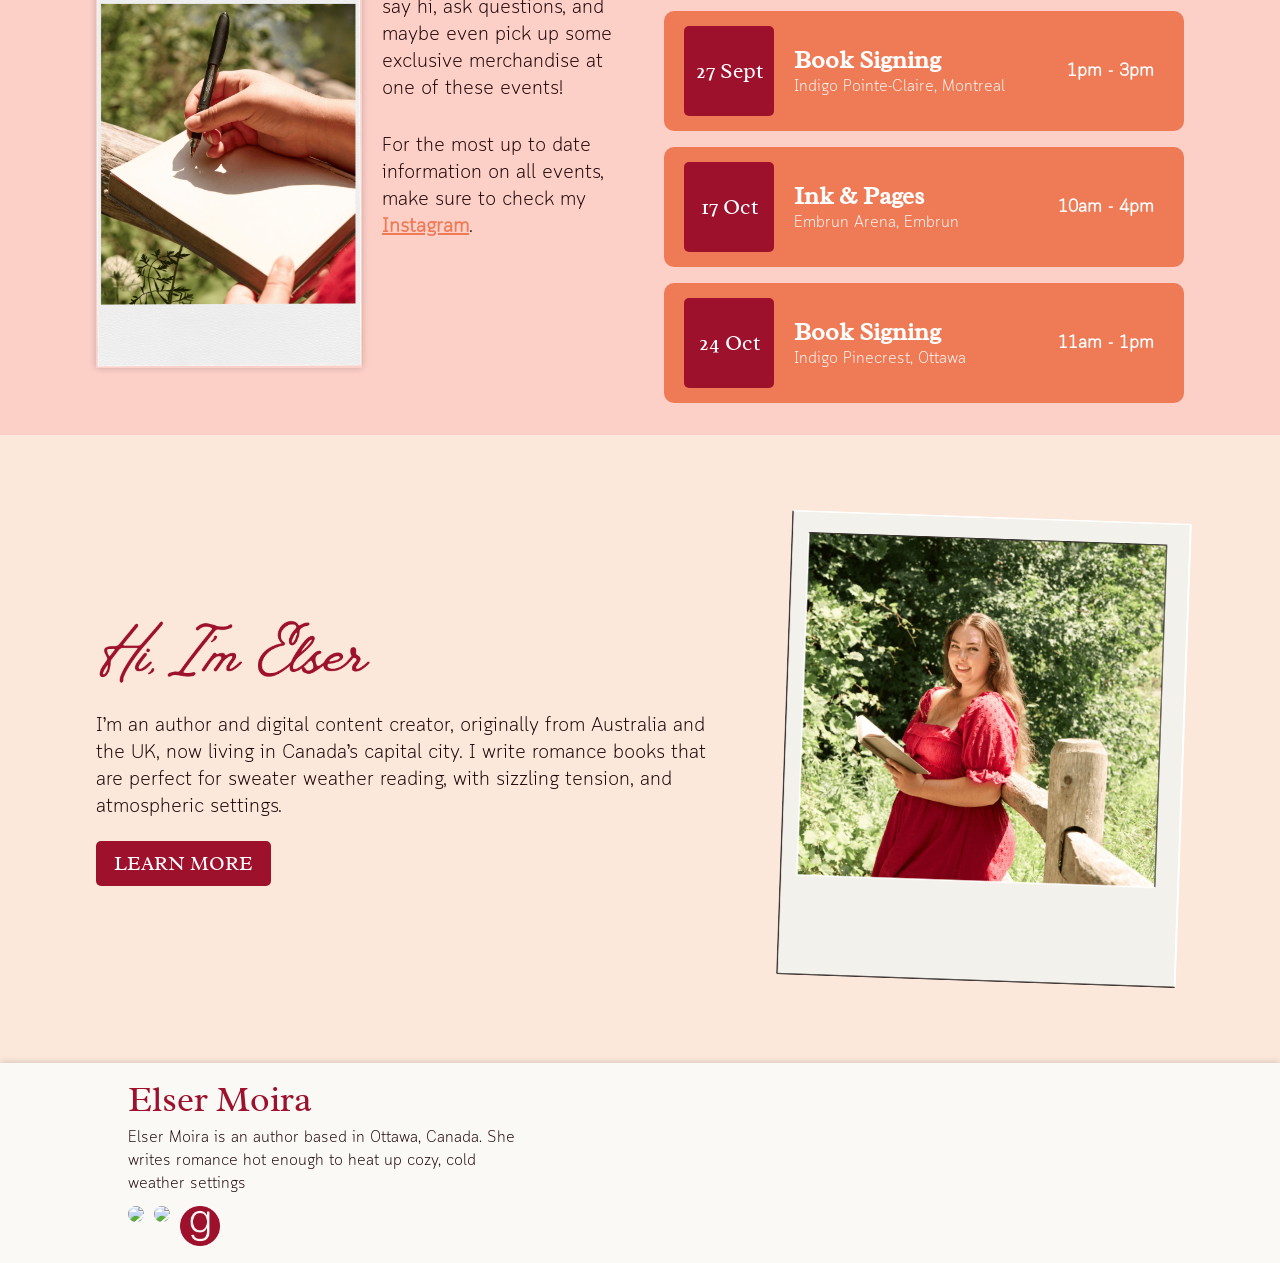
==== commit b1e755f0: "things and such" ====
--- a/index.html
+++ b/index.html
@@ -25,7 +25,7 @@
             </div>
             <img class="menu_btn" src="images/menu.png" />
         </nav>
-        <div class="mobile_nav">
+        <div class="mobile_nav" style="display: none;">
             <a href="index.html" class="active">HOME</a>
             <a href="about.html">ABOUT</a>
             <a href="books.html">BOOKS</a>
--- a/styles/home.css
+++ b/styles/home.css
@@ -76,6 +76,7 @@
 .events_section .left img {
     height: 400px;
     box-shadow: 0 0 7px 0 rgba(0, 0, 0, 0.2);
+    border-radius: 0;
 }
 
 .events_section .left .align {
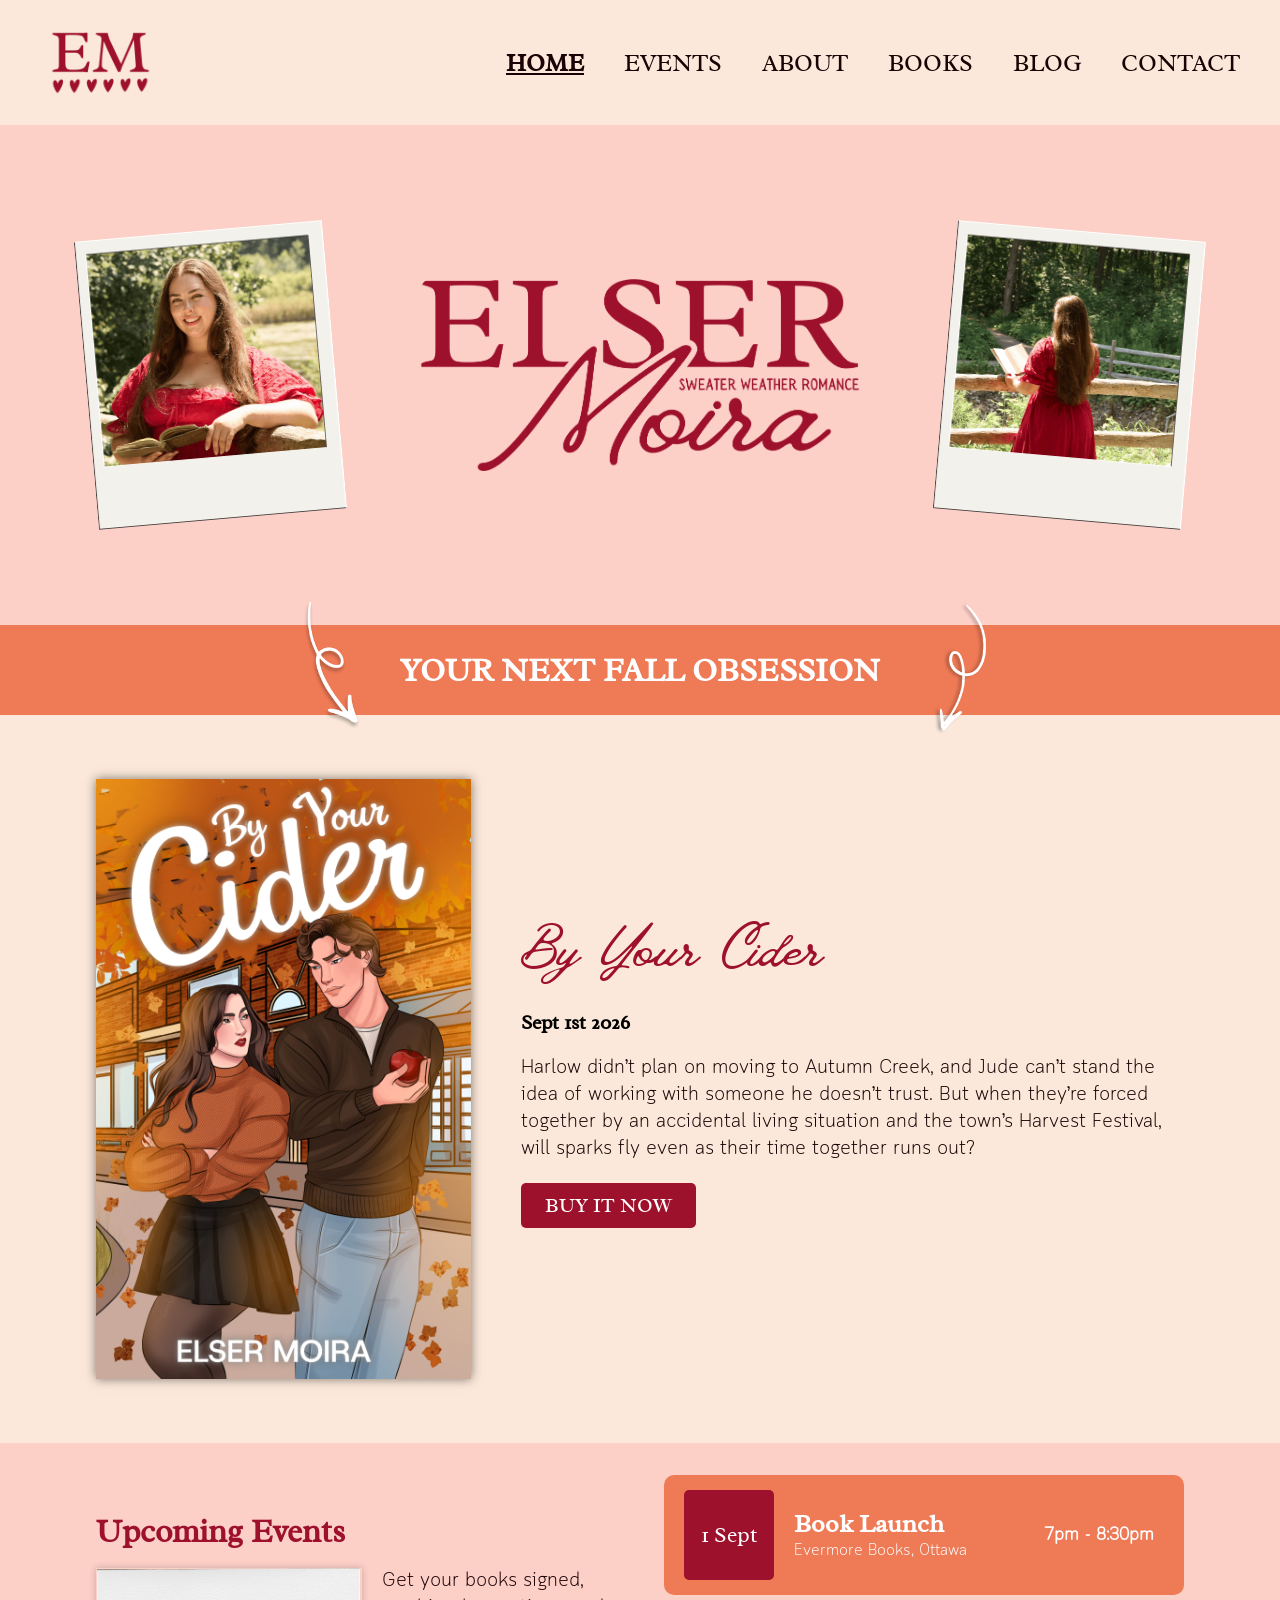
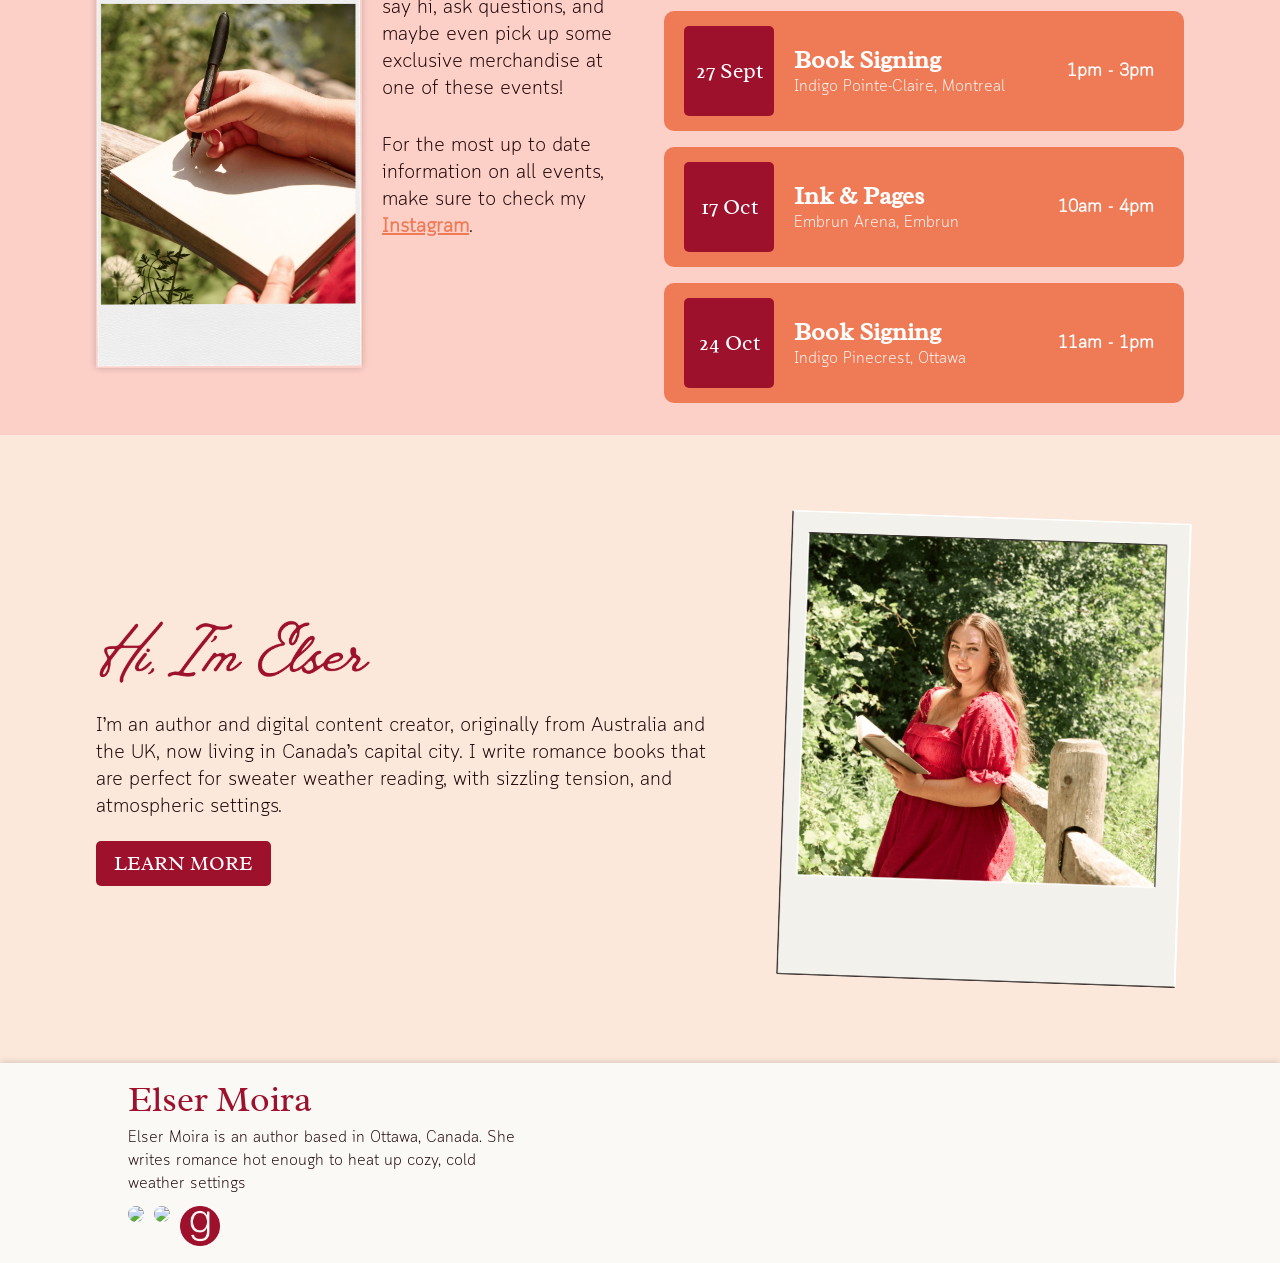
==== commit 2bd583a6: "add events to nav bar" ====
--- a/index.html
+++ b/index.html
@@ -18,6 +18,7 @@
             <img class="logo" src="images/icon.png" alt="E.M Icon">
             <div class="links">
                 <a href="index.html" class="active">HOME</a>
+                <a href="#events">EVENTS</a>
                 <a href="about.html">ABOUT</a>
                 <a href="books.html">BOOKS</a>
                 <a href="blog.html">BLOG</a>
@@ -27,6 +28,7 @@
         </nav>
         <div class="mobile_nav" style="display: none;">
             <a href="index.html" class="active">HOME</a>
+            <a href="#events">EVENTS</a>
             <a href="about.html">ABOUT</a>
             <a href="books.html">BOOKS</a>
             <a href="blog.html">BLOG</a>
@@ -57,7 +59,7 @@
             </div>
         </section>
 
-        <section class="events_section">
+        <section class="events_section" id="events">
             <div class="left">
                 <h2>Upcoming Events</h2>
 
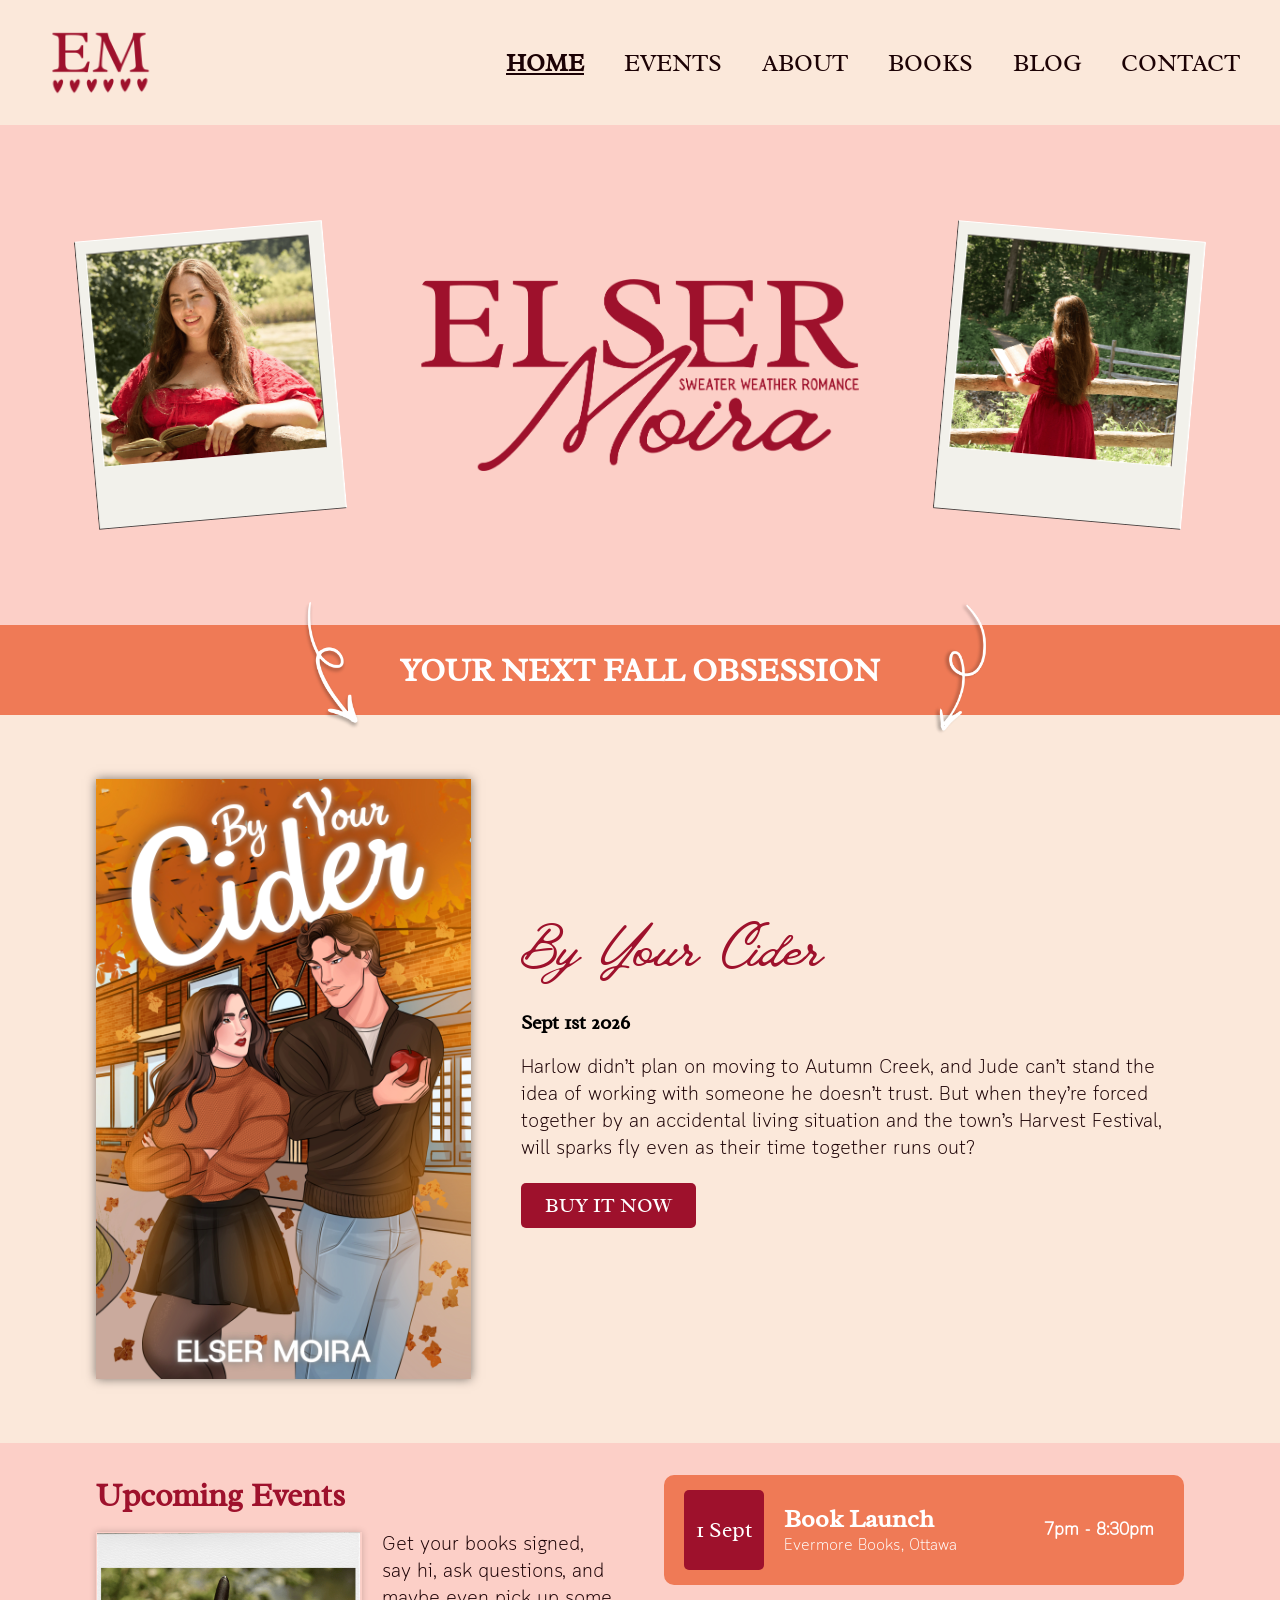
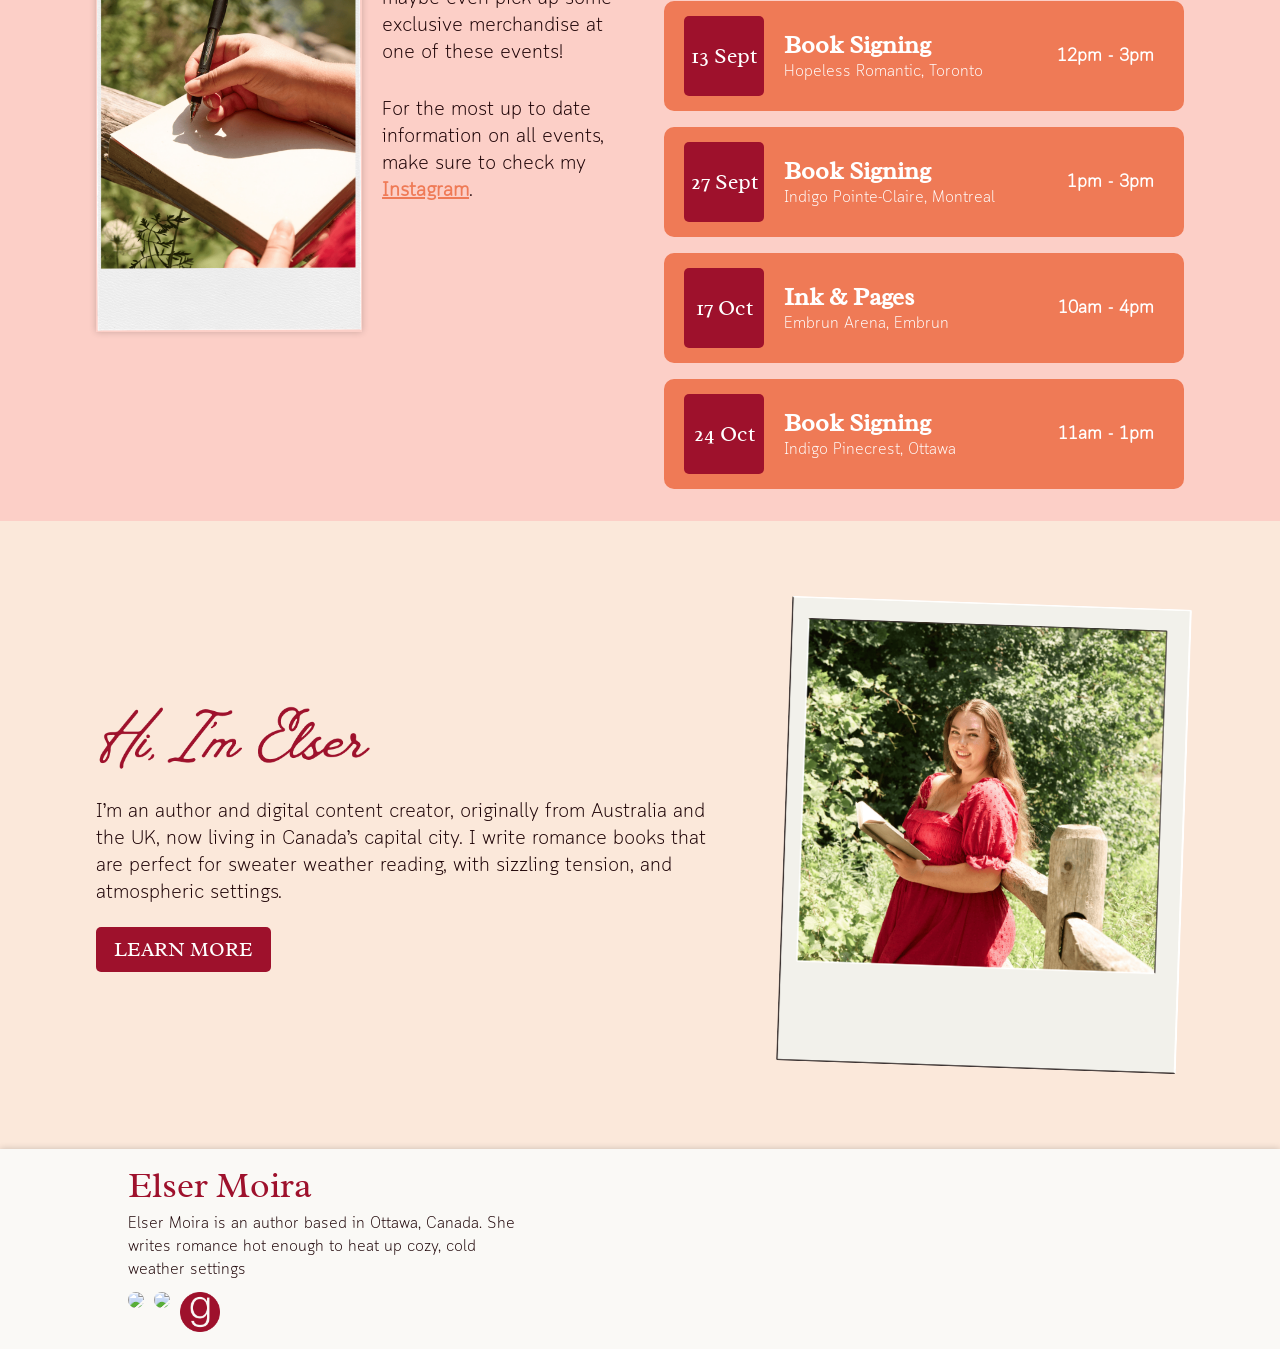
==== commit fa597b0e: "add hopeless romantic event" ====
--- a/index.html
+++ b/index.html
@@ -88,6 +88,21 @@
                             </div>
                         </div>
                         
+                    </a>
+
+                    <a class="event" href="#">
+                        <div class="date">
+                            <h5>13 Sept</h5>
+                        </div>
+                        <div class="content">
+                            <div class="details">
+                                <h5>Book Signing</h5>
+                                <p>Hopeless Romantic, Toronto</p>
+                            </div>
+                            <div class="time">
+                                <h5>12pm - 3pm</h5>
+                            </div>
+                        </div>
                     </a>
                     
                     <a class="event" href="#">
--- a/styles/home.css
+++ b/styles/home.css
@@ -56,6 +56,7 @@
     padding: 2rem 6rem;
     background-color: var(--primary_colour);
     gap: 3rem;
+    align-items: flex-start;
 }
 
 .events_section > div {
@@ -148,8 +149,8 @@
     justify-content: center;
     background-color: var(--accent_colour);
     color: white;
-    width: 90px;
-    height: 90px;
+    width: 80px;
+    height: 80px;
     border-radius: 5px;
 }
 
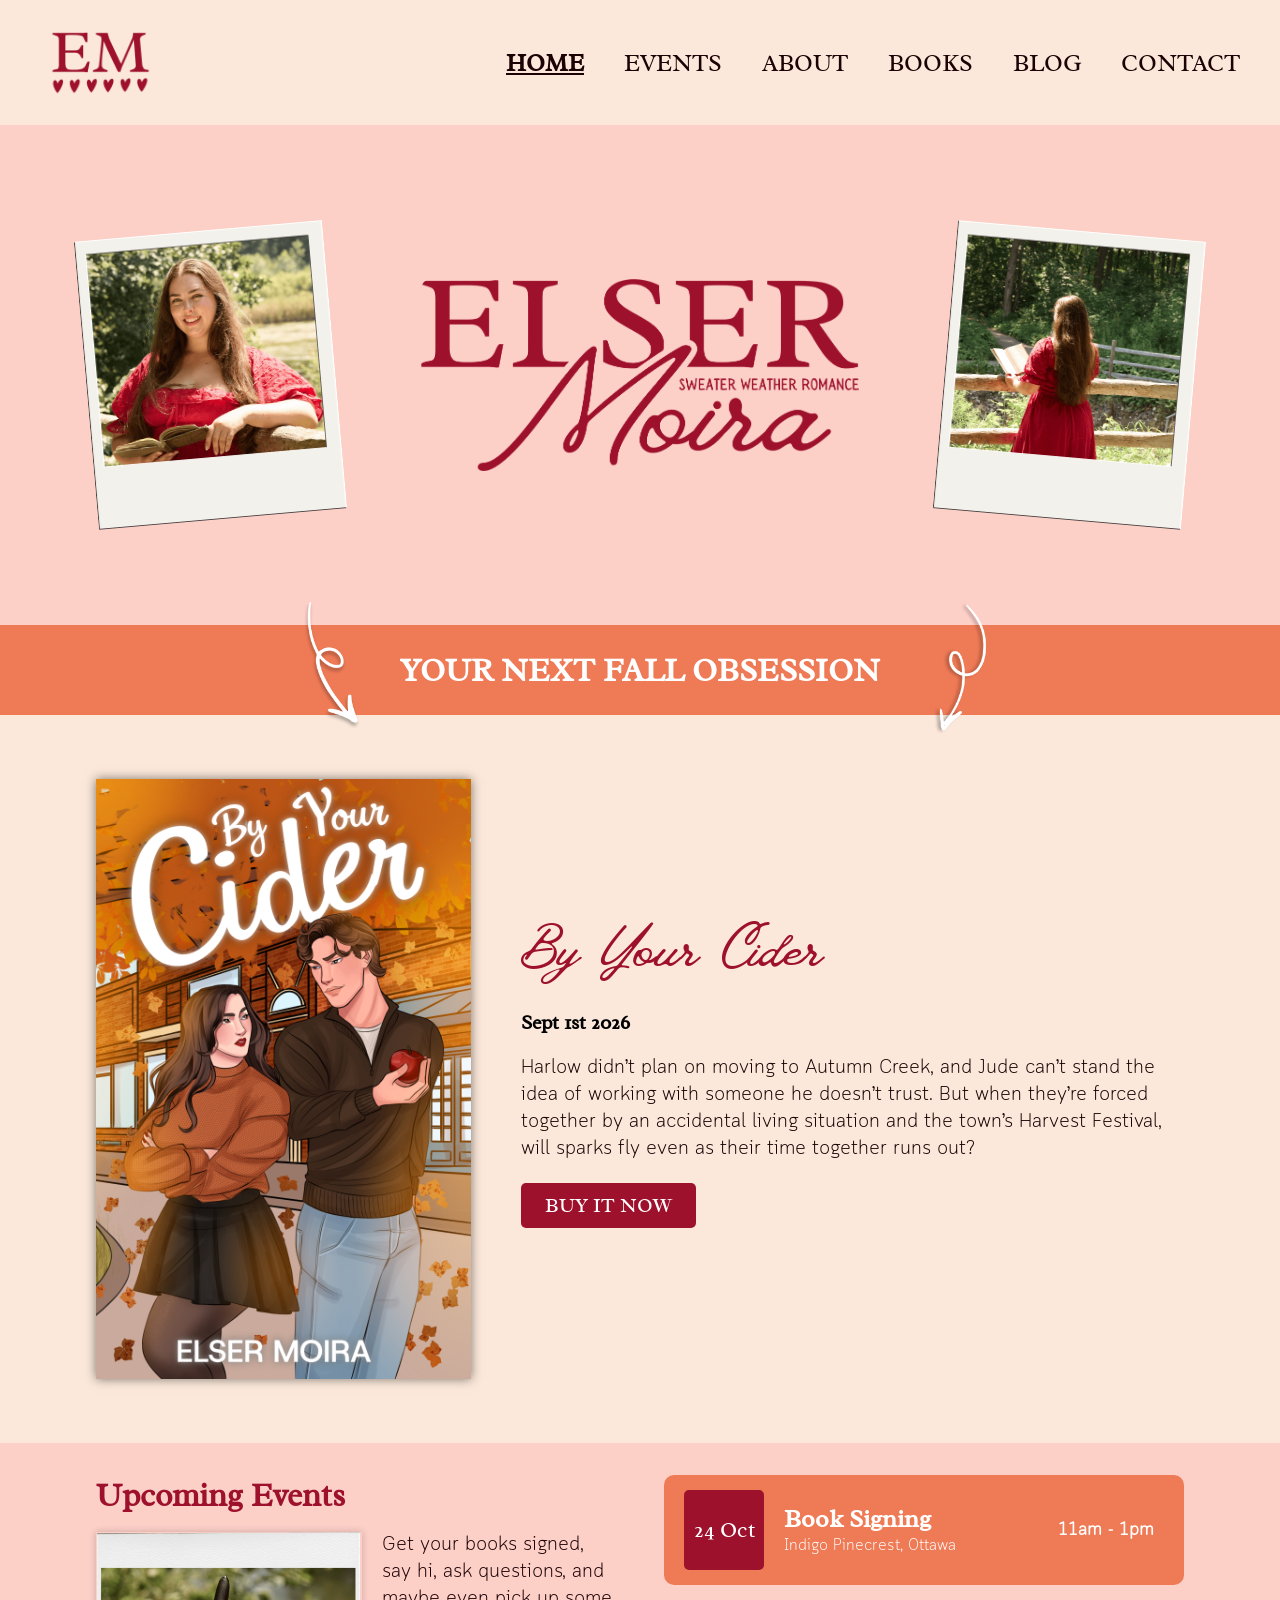
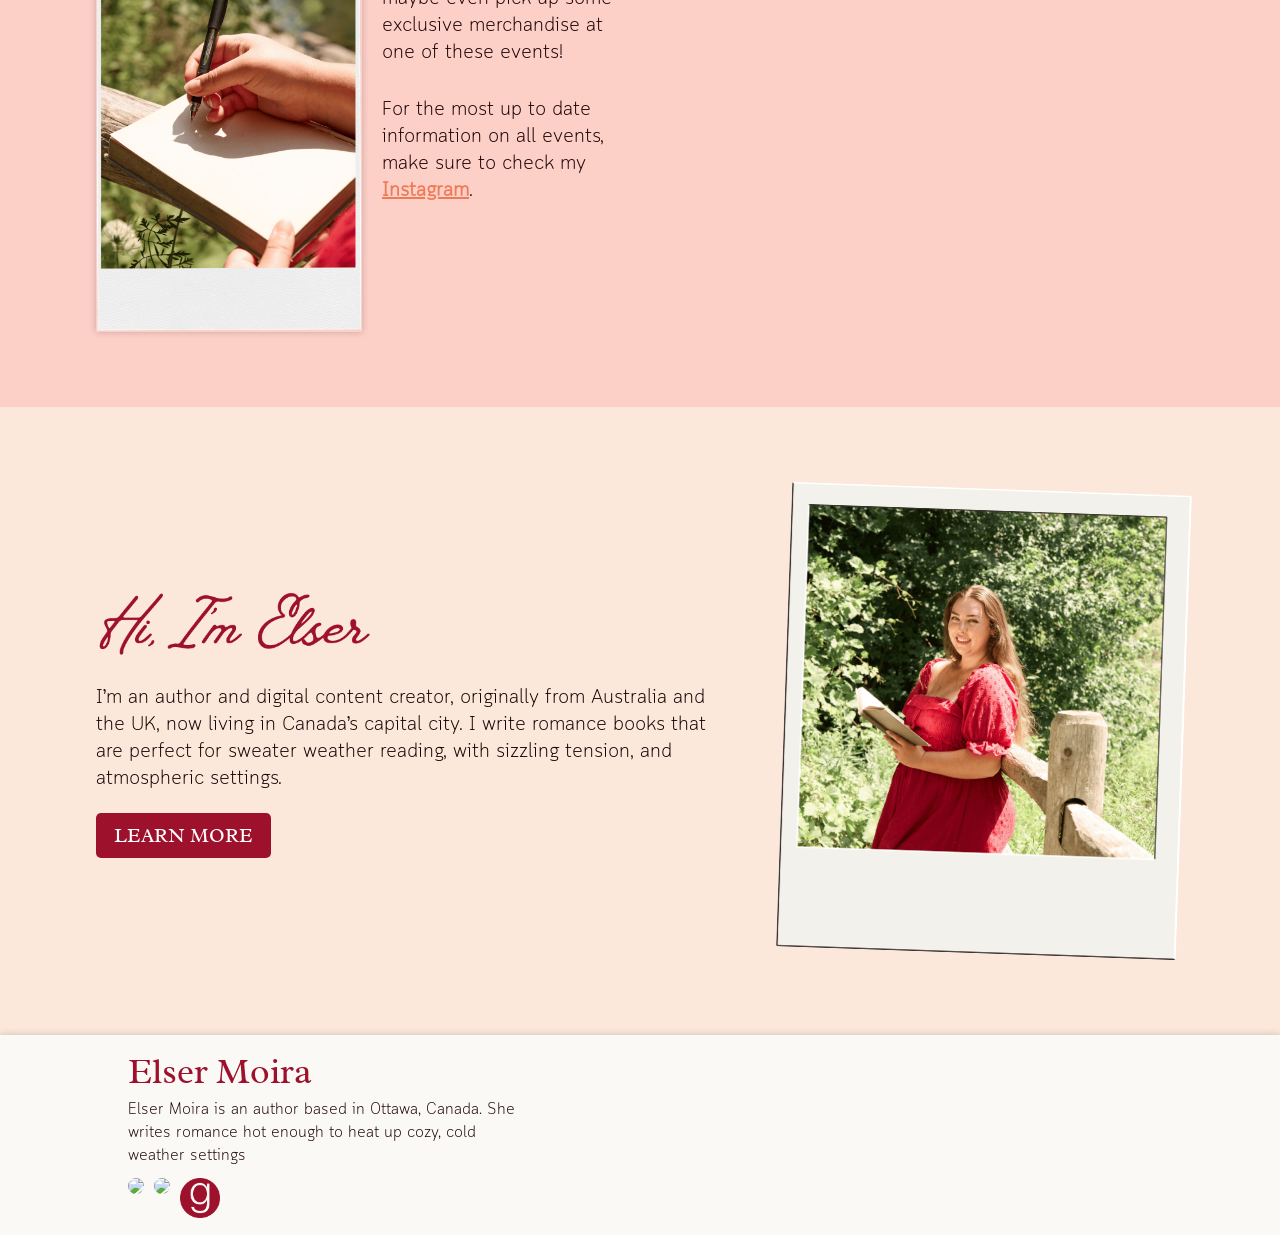
==== commit 99ca18bf: "remove expired events" ====
--- a/index.html
+++ b/index.html
@@ -76,67 +76,6 @@
                 <div class="events_list">
                     <a class="event" href="#">
                         <div class="date">
-                            <h5>1 Sept</h5>
-                        </div>
-                        <div class="content">
-                            <div class="details">
-                                <h5>Book Launch</h5>
-                                <p>Evermore Books, Ottawa</p>
-                            </div>
-                            <div class="time">
-                                <h5>7pm - 8:30pm</h5>
-                            </div>
-                        </div>
-                        
-                    </a>
-
-                    <a class="event" href="#">
-                        <div class="date">
-                            <h5>13 Sept</h5>
-                        </div>
-                        <div class="content">
-                            <div class="details">
-                                <h5>Book Signing</h5>
-                                <p>Hopeless Romantic, Toronto</p>
-                            </div>
-                            <div class="time">
-                                <h5>12pm - 3pm</h5>
-                            </div>
-                        </div>
-                    </a>
-                    
-                    <a class="event" href="#">
-                        <div class="date">
-                            <h5>27 Sept</h5>
-                        </div>
-                        <div class="content">
-                            <div class="details">
-                                <h5>Book Signing</h5>
-                                <p>Indigo Pointe-Claire, Montreal</p>
-                            </div>
-                            <div class="time">
-                                <h5>1pm - 3pm</h5>
-                            </div>
-                        </div>
-                    </a>
-
-                    <a class="event" href="#">
-                        <div class="date">
-                            <h5>17 Oct</h5>
-                        </div>
-                        <div class="content">
-                            <div class="details">
-                                <h5>Ink & Pages</h5>
-                                <p>Embrun Arena, Embrun</p>
-                            </div>
-                            <div class="time">
-                                <h5>10am - 4pm</h5>
-                            </div>
-                        </div>
-                    </a>
-
-                    <a class="event" href="#">
-                        <div class="date">
                             <h5>24 Oct</h5>
                         </div>
                         <div class="content">
